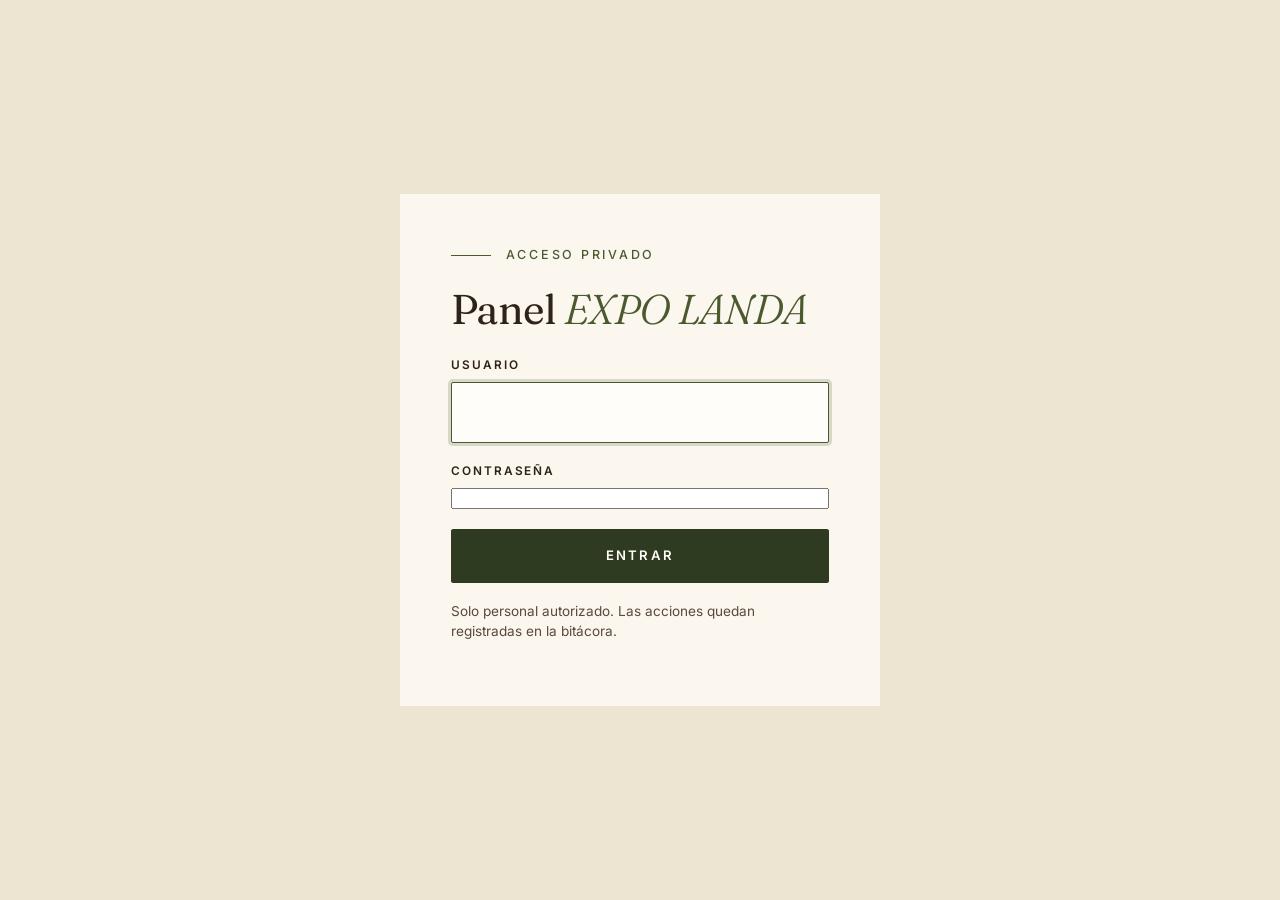
==== frontend/admin.html @ 6e3b060d "feat: implementacion inicial completa de EXPO LANDA" ====
<!DOCTYPE html>
<html lang="es-MX">
<head>
  <meta charset="utf-8">
  <meta name="viewport" content="width=device-width, initial-scale=1">
  <meta name="robots" content="noindex, nofollow">
  <title>Panel · EXPO LANDA</title>
  <meta name="landa-api-base" content="">
  <link rel="icon" href="assets/favicon.svg" type="image/svg+xml">
  <link rel="stylesheet" href="styles.css">
  <link rel="stylesheet" href="admin.css">
  <script src="js-flag.js"></script>
</head>
<body class="admin">
  <!-- Acceso -->
  <main id="login-view" class="login" hidden>
    <div class="login__box">
      <p class="eyebrow">Acceso privado</p>
      <h1>Panel <em>EXPO LANDA</em></h1>
      <form id="login-form" novalidate>
        <div class="field"><label for="l-user">Usuario</label><input type="text" id="l-user" autocomplete="username" maxlength="60" required></div>
        <div class="field"><label for="l-pass">Contraseña</label><input type="password" id="l-pass" autocomplete="current-password" maxlength="256" required></div>
        <div class="form-status" id="login-status" role="alert"></div>
        <button class="btn" type="submit" id="login-btn">Entrar</button>
      </form>
      <p class="hint">Solo personal autorizado. Las acciones quedan registradas en la bitácora.</p>
    </div>
  </main>

  <!-- Panel -->
  <div id="app-view" hidden>
    <header class="admin-bar">
      <div class="abar">
        <span class="brand">EXPO <span>LANDA</span> <small>panel</small></span>
        <div class="abar__right">
          <span id="who" class="who"></span>
          <button type="button" class="btn btn--small btn--ghost" id="btn-pass">Contraseña</button>
          <button type="button" class="btn btn--small btn--ghost" id="btn-logout">Cerrar sesión</button>
        </div>
      </div>
    </header>

    <main class="abar-main">
      <div id="banners"></div>

      <section aria-labelledby="h-resumen">
        <h2 id="h-resumen" class="sr-only">Resumen</h2>
        <div class="stats" id="stats">
          <div class="stat"><span class="stat__n" id="s-total">–</span><span class="stat__l">Registros</span></div>
          <div class="stat stat--accent"><span class="stat__n" id="s-att">–</span><span class="stat__l">Asistentes estimados</span></div>
          <div class="stat"><span class="stat__n" id="s-pending">–</span><span class="stat__l">Pendientes</span></div>
          <div class="stat"><span class="stat__n" id="s-confirmed">–</span><span class="stat__l">Confirmados</span></div>
          <div class="stat"><span class="stat__n" id="s-cancelled">–</span><span class="stat__l">Cancelados</span></div>
        </div>
        <p class="hint" id="s-criterion"></p>
      </section>

      <nav class="tabs" aria-label="Secciones">
        <button type="button" class="tab" id="tab-reg" aria-pressed="true">Registros</button>
        <button type="button" class="tab" id="tab-audit" aria-pressed="false">Bitácora</button>
      </nav>

      <section id="view-reg" aria-labelledby="h-reg">
        <div class="toolbar">
          <h2 id="h-reg">Registros</h2>
          <button type="button" class="btn" id="btn-export">Exportar registros a Excel</button>
        </div>
        <form id="filters" class="filters" novalidate>
          <div class="field"><label for="f-q">Buscar</label><input type="text" id="f-q" placeholder="Nombre, teléfono, correo o folio" maxlength="100" autocomplete="off"></div>
          <div class="field"><label for="f-status">Estado</label>
            <select id="f-status"><option value="">Todos</option><option value="pending">Pendiente</option><option value="confirmed">Confirmado</option><option value="cancelled">Cancelado</option></select></div>
          <div class="field"><label for="f-from">Desde</label><input type="date" id="f-from"></div>
          <div class="field"><label for="f-to">Hasta</label><input type="date" id="f-to"></div>
          <div class="field"><label for="f-min">Asistentes (mín.)</label><input type="number" id="f-min" min="1" max="1000" inputmode="numeric"></div>
          <div class="field"><label for="f-max">Asistentes (máx.)</label><input type="number" id="f-max" min="1" max="1000" inputmode="numeric"></div>
          <div class="field"><label for="f-mkt">Publicidad</label>
            <select id="f-mkt"><option value="">Todas</option><option value="allowed">Autorizada</option><option value="not_allowed">No autorizada</option></select></div>
          <div class="filters__actions"><button class="btn btn--small" type="submit">Aplicar</button><button class="btn btn--small btn--ghost" type="button" id="f-clear">Limpiar</button></div>
        </form>
        <p class="hint" id="result-note" aria-live="polite"></p>
        <div class="table-wrap">
          <table class="table">
            <caption class="sr-only">Registros de asistentes</caption>
            <thead><tr><th scope="col">Folio</th><th scope="col">Fecha</th><th scope="col">Nombre</th><th scope="col">Teléfono</th><th scope="col">Correo</th><th scope="col" class="r">Pers.</th><th scope="col">Estado</th><th scope="col">Publicidad</th><th scope="col"><span class="sr-only">Detalle</span></th></tr></thead>
            <tbody id="tbody"></tbody>
          </table>
        </div>
        <div class="pager"><button class="btn btn--small btn--ghost" id="p-prev" type="button">← Anterior</button><span id="p-info" aria-live="polite"></span><button class="btn btn--small btn--ghost" id="p-next" type="button">Siguiente →</button></div>
        <div class="form-status ok" id="export-status" role="status"></div>
      </section>

      <section id="view-audit" aria-labelledby="h-audit" hidden>
        <div class="toolbar"><h2 id="h-audit">Bitácora de acciones</h2></div>
        <p class="hint">No contiene datos personales de asistentes, solo folios y acciones.</p>
        <div class="table-wrap"><table class="table"><caption class="sr-only">Bitácora</caption>
          <thead><tr><th scope="col">Fecha</th><th scope="col">Usuario</th><th scope="col">Acción</th><th scope="col">Folio</th><th scope="col">Detalle</th></tr></thead>
          <tbody id="audit-body"></tbody></table></div>
        <div class="pager"><button class="btn btn--small btn--ghost" id="a-prev" type="button">← Anterior</button><span id="a-info"></span><button class="btn btn--small btn--ghost" id="a-next" type="button">Siguiente →</button></div>
      </section>
    </main>
  </div>

  <!-- Detalle -->
  <dialog id="detail" aria-labelledby="d-title">
    <div class="dlg">
      <div class="dlg__head"><h2 id="d-title">Registro</h2><button type="button" class="btn btn--small btn--ghost" id="d-close">Cerrar</button></div>
      <dl class="kv" id="d-body"></dl>
      <div id="d-actions" class="d-actions">
        <div class="field"><label for="d-status">Cambiar estado</label>
          <div class="row"><select id="d-status"><option value="pending">Pendiente</option><option value="confirmed">Confirmado</option><option value="cancelled">Cancelado</option></select><button type="button" class="btn btn--small" id="d-save">Guardar estado</button></div></div>
        <button type="button" class="btn btn--small btn--ghost" id="d-revoke">Registrar baja de publicidad</button>
        <details class="danger"><summary>Privacidad: anonimizar o eliminar</summary>
          <p class="hint">Anonimizar borra nombre, teléfono y correo pero conserva la cantidad de asistentes para estadística. Eliminar borra el registro por completo. Ambas acciones son irreversibles; documenta el motivo (p. ej. solicitud ARCO).</p>
          <div class="field"><label for="d-confirm">Escribe el folio para confirmar</label><input type="text" id="d-confirm" autocomplete="off" maxlength="20"></div>
          <div class="field"><label for="d-reason">Motivo (sin datos personales)</label><input type="text" id="d-reason" maxlength="150" placeholder="Ej. Solicitud ARCO recibida el 10/11/2026"></div>
          <div class="row"><button type="button" class="btn btn--small btn--ghost" id="d-anon">Anonimizar</button><button type="button" class="btn btn--small btn--danger" id="d-delete">Eliminar definitivamente</button></div>
        </details>
      </div>
      <div class="form-status" id="d-status-msg" role="alert"></div>
    </div>
  </dialog>

  <!-- Cambiar contraseña -->
  <dialog id="pass-dlg" aria-labelledby="pw-title">
    <form class="dlg" id="pass-form" novalidate>
      <div class="dlg__head"><h2 id="pw-title">Cambiar contraseña</h2><button type="button" class="btn btn--small btn--ghost" id="pw-close">Cerrar</button></div>
      <div class="field"><label for="pw-cur">Contraseña actual</label><input type="password" id="pw-cur" autocomplete="current-password" required></div>
      <div class="field"><label for="pw-new">Contraseña nueva</label><input type="password" id="pw-new" autocomplete="new-password" required><span class="hint">Mínimo 12 caracteres, con letras y números o símbolos.</span></div>
      <div class="form-status" id="pw-status" role="alert"></div>
      <button type="submit" class="btn btn--small">Guardar</button>
    </form>
  </dialog>

  <script src="admin.js" defer></script>
</body>
</html>
---- frontend/styles.css ----
/* EXPO LANDA — estilos públicos. Sin dependencias externas: fuentes autoalojadas (SIL OFL). */
@font-face { font-family: "Fraunces"; src: url("assets/fonts/fraunces.woff2") format("woff2"); font-weight: 100 900; font-style: normal; font-display: swap; }
@font-face { font-family: "Fraunces"; src: url("assets/fonts/fraunces-italic.woff2") format("woff2"); font-weight: 100 900; font-style: italic; font-display: swap; }
@font-face { font-family: "Inter"; src: url("assets/fonts/inter.woff2") format("woff2"); font-weight: 100 900; font-style: normal; font-display: swap; }

:root {
  --ivory: #fbf7ef;
  --white: #fffdf9;
  --sand: #eee4d2;
  --beige: #dccbb0;
  --brown: #2f2219;
  --brown-soft: #5b4a3b;
  --olive: #4b5a2e;
  --olive-deep: #2f3b20;
  --line: rgba(47, 34, 25, 0.2);
  --error: #9b2c1f;
  --serif: "Fraunces", "Iowan Old Style", "Palatino Linotype", Georgia, serif;
  --sans: "Inter", system-ui, -apple-system, "Segoe UI", Roboto, sans-serif;
  --gutter: clamp(1.25rem, 5vw, 4.5rem);
  --maxw: 1320px;
}

*, *::before, *::after { box-sizing: border-box; }
html { scroll-behavior: smooth; -webkit-text-size-adjust: 100%; }
body { margin: 0; background: var(--ivory); color: var(--brown); font-family: var(--sans); font-size: 1.0625rem; line-height: 1.65; -webkit-font-smoothing: antialiased; text-rendering: optimizeLegibility; }
img { display: block; max-width: 100%; }
a { color: inherit; text-underline-offset: 0.2em; text-decoration-thickness: 1px; }
[hidden] { display: none !important; }
h1, h2, h3 { font-family: var(--serif); font-weight: 380; line-height: 1.02; letter-spacing: -0.02em; margin: 0; }
h2 { font-size: clamp(2.3rem, 5vw, 4.2rem); }
h2 em, h1 em { font-style: italic; font-weight: 320; color: var(--olive); }
p { margin: 0 0 1em; }
:focus-visible { outline: 2px solid var(--olive); outline-offset: 3px; border-radius: 2px; }
.skip { position: absolute; left: -999px; top: 0; background: var(--brown); color: var(--white); padding: 0.75rem 1rem; z-index: 100; }
.skip:focus { left: 0; }
.wrap { width: 100%; max-width: var(--maxw); margin: 0 auto; padding-inline: var(--gutter); }
.eyebrow { font-size: 0.78rem; letter-spacing: 0.22em; text-transform: uppercase; font-weight: 500; color: var(--olive); display: flex; align-items: center; gap: 0.9rem; margin-bottom: 1.4rem; }
.eyebrow::before { content: ""; width: 2.5rem; height: 1px; background: currentColor; }
.num { font-family: var(--serif); font-style: italic; color: var(--olive); font-size: 0.95rem; letter-spacing: 0.04em; }

/* ---------- Botones ---------- */
.btn { display: inline-flex; align-items: center; justify-content: center; gap: 0.7rem; font: 600 0.82rem/1 var(--sans); letter-spacing: 0.16em; text-transform: uppercase; text-decoration: none; padding: 1.15rem 2rem; min-height: 3.4rem; border: 1px solid var(--olive-deep); background: var(--olive-deep); color: var(--white); cursor: pointer; border-radius: 2px; transition: background 0.3s, color 0.3s, transform 0.3s; }
.btn:hover { background: var(--brown); border-color: var(--brown); }
.btn:active { transform: translateY(1px); }
.btn--ghost { background: transparent; color: var(--brown); border-color: var(--brown); }
.btn--ghost:hover { background: var(--brown); color: var(--white); }
.btn--small { padding: 0.8rem 1.2rem; min-height: 2.7rem; font-size: 0.72rem; }
.btn[disabled] { opacity: 0.6; cursor: progress; }
.btn .arrow { transition: transform 0.3s; }
.btn:hover .arrow { transform: translateX(4px); }

/* ---------- Aviso de datos sin confirmar ---------- */
.notice-bar { background: var(--brown); color: var(--sand); font-size: 0.82rem; text-align: center; padding: 0.55rem var(--gutter); line-height: 1.4; }

/* ---------- Cabecera ---------- */
.site-header { position: sticky; top: 0; z-index: 50; background: rgba(251, 247, 239, 0.92); backdrop-filter: blur(10px); -webkit-backdrop-filter: blur(10px); border-bottom: 1px solid var(--line); }
.site-header .wrap { display: flex; align-items: center; justify-content: space-between; min-height: 4.4rem; gap: 1rem; }
.brand { font-family: var(--serif); font-size: 1.35rem; letter-spacing: 0.14em; text-decoration: none; font-weight: 500; }
.brand span { color: var(--olive); }
.nav { display: flex; align-items: center; gap: clamp(1rem, 3vw, 2.4rem); }
.nav a:not(.btn) { font-size: 0.78rem; letter-spacing: 0.16em; text-transform: uppercase; text-decoration: none; padding: 0.5rem 0; background: linear-gradient(currentColor, currentColor) 0 100% / 0 1px no-repeat; transition: background-size 0.3s; }
.nav a:not(.btn):hover { background-size: 100% 1px; }
@media (max-width: 760px) { .nav a:not(.btn) { display: none; } }

/* ---------- Hero ---------- */
.hero { display: grid; grid-template-columns: minmax(0, 1.08fr) minmax(0, 0.92fr); min-height: calc(100svh - 4.4rem); border-bottom: 1px solid var(--line); }
.hero__text { padding: clamp(2.5rem, 7vw, 6rem) var(--gutter) clamp(2rem, 5vw, 4rem); display: flex; flex-direction: column; justify-content: space-between; gap: 2.5rem; max-width: 52rem; margin-left: auto; width: 100%; }
.hero h1 { font-size: clamp(3.5rem, 8.4vw, 8rem); line-height: 0.94; letter-spacing: -0.035em; margin-bottom: 1.8rem; }
.hero__lead { font-size: clamp(1.1rem, 1.6vw, 1.3rem); max-width: 30rem; color: var(--brown-soft); margin-bottom: 2.2rem; }
.hero__cta { display: flex; flex-wrap: wrap; align-items: center; gap: 1.4rem; }
.hero__free { font-size: 0.78rem; letter-spacing: 0.2em; text-transform: uppercase; font-weight: 600; color: var(--olive); }
.facts { display: grid; grid-template-columns: repeat(3, auto); gap: 0 clamp(1rem, 3vw, 2.5rem); border-top: 1px solid var(--line); padding-top: 1.4rem; font-size: 0.8rem; letter-spacing: 0.12em; text-transform: uppercase; line-height: 1.55; justify-content: start; }
.facts strong { display: block; font-family: var(--serif); font-weight: 400; font-size: 1.5rem; letter-spacing: 0; text-transform: none; line-height: 1.1; margin-bottom: 0.2rem; }
.hero__media { position: relative; overflow: hidden; background: var(--sand); }
.hero__media img { width: 100%; height: 100%; object-fit: cover; object-position: 28% 50%; }
.hero__tag { position: absolute; left: 0; bottom: 0; background: var(--ivory); padding: 1.2rem 1.6rem 1rem 1.6rem; font-size: 0.72rem; letter-spacing: 0.18em; text-transform: uppercase; }
.hero__tag em { font-family: var(--serif); font-size: 1.1rem; letter-spacing: 0; text-transform: none; color: var(--olive); display: block; margin-top: 0.15rem; }
@media (max-width: 900px) {
  .hero { grid-template-columns: 1fr; min-height: 0; }
  .hero__text { max-width: none; gap: 2rem; }
  .hero__media { aspect-ratio: 4 / 4.2; }
  .facts { grid-template-columns: 1fr 1fr; gap: 1.2rem; }
  .facts div:last-child { grid-column: 1 / -1; }
}

/* ---------- Sección 2: descubre ---------- */
.discover { padding: clamp(4rem, 10vw, 9rem) 0 0; }
.discover__grid { display: grid; grid-template-columns: 5fr 7fr; gap: clamp(2rem, 6vw, 6rem); align-items: end; }
.discover h2 { margin-bottom: 1.6rem; }
.discover p { max-width: 28rem; color: var(--brown-soft); }
.wide-photo { margin-top: clamp(2.5rem, 6vw, 5rem); position: relative; }
.wide-photo img { width: 100%; aspect-ratio: 21 / 8; object-fit: cover; object-position: 78% 62%; }
.wide-photo figcaption, .fig figcaption { font-size: 0.72rem; letter-spacing: 0.18em; text-transform: uppercase; color: var(--brown-soft); padding: 0.8rem var(--gutter) 0; }
.discover__stat { display: flex; align-items: baseline; gap: 1rem; border-top: 1px solid var(--line); padding-top: 1.2rem; margin-top: 2rem; max-width: 28rem; }
.discover__stat b { font-family: var(--serif); font-weight: 300; font-size: 4.5rem; line-height: 0.9; color: var(--olive); }
.discover__stat span { font-size: 0.82rem; letter-spacing: 0.14em; text-transform: uppercase; line-height: 1.5; }
@media (max-width: 800px) { .discover__grid { grid-template-columns: 1fr; } .wide-photo img { aspect-ratio: 4 / 3; object-position: 85% 60%; } }

/* ---------- Sección 3: más que una visita ---------- */
.more { padding: clamp(5rem, 11vw, 10rem) 0; }
.more__head { display: grid; grid-template-columns: 1fr 1fr; gap: 3rem; margin-bottom: clamp(3rem, 7vw, 6rem); align-items: end; }
.more__head p { color: var(--brown-soft); max-width: 26rem; justify-self: end; }
.more__grid { display: grid; grid-template-columns: repeat(12, 1fr); gap: clamp(1.5rem, 3vw, 3rem); align-items: start; }
.more__item h3 { font-size: clamp(1.7rem, 2.6vw, 2.4rem); margin: 0.6rem 0 0.8rem; }
.more__item p { color: var(--brown-soft); max-width: 24rem; margin: 0; }
.fig { margin: 0; }
.fig img { width: 100%; object-fit: cover; }
.more__a { grid-column: 1 / span 5; }
.more__a img { aspect-ratio: 4 / 5; object-position: 50% 50%; }
.more__b { grid-column: 7 / span 5; margin-top: clamp(4rem, 12vw, 11rem); }
.more__b img { aspect-ratio: 1 / 1; object-position: 62% 78%; }
.more__c { grid-column: 3 / span 5; margin-top: clamp(-4rem, -5vw, -1rem); padding-top: 2.4rem; border-top: 1px solid var(--line); }
.more__c .big { font-family: var(--serif); font-size: clamp(5rem, 11vw, 9rem); line-height: 0.8; font-weight: 250; color: var(--beige); display: block; }
.more__fig-cap { font-size: 0.72rem; letter-spacing: 0.18em; text-transform: uppercase; color: var(--brown-soft); padding-top: 0.7rem; display: block; }
@media (max-width: 800px) {
  .more__head { grid-template-columns: 1fr; gap: 1.5rem; } .more__head p { justify-self: start; }
  .more__a, .more__b, .more__c { grid-column: 1 / -1; margin-top: 0; }
  .more__b { margin-top: 1.5rem; } .more__b img { aspect-ratio: 4 / 4.4; }
  .more__c { margin-top: 1.5rem; }
}

/* ---------- Sección 4: información ---------- */
.info { background: var(--sand); padding: clamp(4rem, 9vw, 8rem) 0; }
.info__head { display: flex; justify-content: space-between; align-items: end; gap: 2rem; flex-wrap: wrap; margin-bottom: clamp(2.5rem, 5vw, 4rem); }
.info__list { display: grid; grid-template-columns: repeat(4, 1fr); border-top: 1px solid var(--brown); margin: 0; }
.info__list > div { padding: 1.6rem 1.5rem 0.5rem 0; border-right: 1px solid var(--line); padding-left: 1.5rem; }
.info__list > div:first-child { padding-left: 0; }
.info__list > div:last-child { border-right: 0; }
.info dt { font-size: 0.74rem; letter-spacing: 0.2em; text-transform: uppercase; color: var(--olive); font-weight: 600; margin-bottom: 0.8rem; }
.info dd { margin: 0; font-family: var(--serif); font-size: clamp(1.35rem, 2vw, 1.8rem); line-height: 1.2; font-weight: 380; }
.info dd small { display: block; font-family: var(--sans); font-size: 0.92rem; margin-top: 0.6rem; color: var(--brown-soft); line-height: 1.5; }
@media (max-width: 900px) {
  .info__list { grid-template-columns: 1fr 1fr; }
  .info__list > div { border-right: 0; padding-left: 0; padding-bottom: 1.6rem; border-bottom: 1px solid var(--line); }
}
@media (max-width: 520px) { .info__list { grid-template-columns: 1fr; } }

/* ---------- Sección 5: registro ---------- */
.register { background: var(--olive-deep); color: var(--ivory); padding: clamp(4rem, 9vw, 8rem) 0; position: relative; }
.register .eyebrow { color: #c9d3a6; }
.register h2 em { color: #c9d3a6; }
.register__grid { display: grid; grid-template-columns: 5fr 7fr; gap: clamp(2rem, 6vw, 6rem); align-items: start; }
.register__intro p { color: #e3e6d2; max-width: 26rem; }
.register__intro h2 { margin-bottom: 1.6rem; }
.privacy-sum { margin-top: 2.4rem; padding-top: 1.4rem; border-top: 1px solid rgba(255, 253, 249, 0.3); font-size: 0.92rem; color: #d3d8bd; max-width: 26rem; }
.privacy-sum strong { color: var(--white); font-weight: 600; display: block; margin-bottom: 0.4rem; letter-spacing: 0.06em; }
.privacy-sum a { color: var(--white); }
.panel { background: var(--ivory); color: var(--brown); padding: clamp(1.5rem, 4vw, 3.2rem); border-radius: 2px; }
.form-grid { display: grid; grid-template-columns: 1fr 1fr; gap: 1.5rem 1.6rem; }
.field { display: flex; flex-direction: column; gap: 0.45rem; min-width: 0; }
.field--full { grid-column: 1 / -1; }
.field label, .field .label { font-size: 0.74rem; letter-spacing: 0.16em; text-transform: uppercase; font-weight: 600; color: var(--brown); }
.field .opt { font-weight: 400; color: var(--brown-soft); text-transform: none; letter-spacing: 0.02em; font-size: 0.85rem; }
.field input[type="text"], .field input[type="tel"], .field input[type="email"], .field select {
  font: inherit; font-size: 1.05rem; color: var(--brown); background: var(--white); border: 1px solid #b9a98f; border-radius: 2px; padding: 0.95rem 1rem; min-height: 3.4rem; width: 100%; transition: border-color 0.2s, box-shadow 0.2s; appearance: none; -webkit-appearance: none;
}
.field select { background-image: linear-gradient(45deg, transparent 50%, var(--brown) 50%), linear-gradient(135deg, var(--brown) 50%, transparent 50%); background-position: calc(100% - 1.3rem) 1.5rem, calc(100% - 1rem) 1.5rem; background-size: 0.35rem 0.35rem; background-repeat: no-repeat; padding-right: 2.4rem; }
.field input::placeholder { color: #8d7e6c; }
.field input:focus, .field select:focus { border-color: var(--olive); box-shadow: 0 0 0 3px rgba(75, 90, 46, 0.2); outline: none; }
.field.invalid input, .field.invalid select { border-color: var(--error); }
.hint { font-size: 0.85rem; color: var(--brown-soft); line-height: 1.45; }
.error-msg { font-size: 0.88rem; color: var(--error); font-weight: 500; min-height: 0; }
.error-msg:empty { display: none; }
.stepper { display: flex; align-items: stretch; width: max-content; max-width: 100%; border: 1px solid #b9a98f; background: var(--white); border-radius: 2px; }
.stepper button { width: 3.4rem; border: 0; background: transparent; font-size: 1.5rem; color: var(--brown); cursor: pointer; line-height: 1; }
.stepper button:hover { background: var(--sand); }
.stepper input { width: 4rem; text-align: center; border: 0; border-inline: 1px solid #b9a98f; font: 500 1.25rem var(--serif); background: transparent; color: var(--brown); -moz-appearance: textfield; padding: 0; min-height: 3.4rem; }
.stepper input::-webkit-outer-spin-button, .stepper input::-webkit-inner-spin-button { -webkit-appearance: none; margin: 0; }
.stepper:focus-within { border-color: var(--olive); box-shadow: 0 0 0 3px rgba(75, 90, 46, 0.2); }
.check { display: grid; grid-template-columns: 1.5rem 1fr; gap: 0.9rem; align-items: start; font-size: 0.93rem; line-height: 1.55; cursor: pointer; }
.check input { appearance: none; -webkit-appearance: none; width: 1.4rem; height: 1.4rem; border: 1.5px solid var(--brown); background: var(--white); border-radius: 2px; margin: 0.15rem 0 0; display: grid; place-content: center; cursor: pointer; }
.check input::after { content: ""; width: 0.7rem; height: 0.35rem; border-left: 2px solid var(--white); border-bottom: 2px solid var(--white); transform: rotate(-45deg) scale(0); margin-top: -0.12rem; transition: transform 0.15s; }
.check input:checked { background: var(--olive-deep); border-color: var(--olive-deep); }
.check input:checked::after { transform: rotate(-45deg) scale(1); }
.consents { display: grid; gap: 1.1rem; padding-top: 0.6rem; border-top: 1px solid var(--line); }
.check.invalid input { border-color: var(--error); box-shadow: 0 0 0 2px rgba(155, 44, 31, 0.25); }
.honey { position: absolute !important; left: -9999px; width: 1px; height: 1px; overflow: hidden; }
.form-status { padding: 1rem 1.1rem; border-left: 3px solid var(--error); background: #f6e6e1; font-size: 0.95rem; }
.form-status:empty { display: none; }
.form-actions { display: flex; flex-direction: column; gap: 0.9rem; align-items: stretch; }
.form-actions .btn { width: 100%; padding-block: 1.3rem; }
.form-note { font-size: 0.85rem; color: var(--brown-soft); margin: 0; }
.captcha-box { min-height: 0; }

/* ---------- Confirmación ---------- */
.confirm h2 { font-size: clamp(2rem, 4vw, 3.2rem); margin-bottom: 1.2rem; }
.confirm__folio { display: flex; flex-wrap: wrap; align-items: center; gap: 1rem 1.4rem; border-block: 1px solid var(--brown); padding: 1.3rem 0; margin: 1.6rem 0; }
.confirm__folio small { display: block; font-size: 0.72rem; letter-spacing: 0.2em; text-transform: uppercase; color: var(--olive); font-weight: 600; }
.confirm__folio output { font-family: var(--serif); font-size: clamp(1.8rem, 4vw, 2.6rem); letter-spacing: 0.04em; font-weight: 400; }
.confirm__dl { display: grid; grid-template-columns: 1fr 1fr; gap: 1.3rem 2rem; margin: 0 0 1.6rem; }
.confirm__dl dt { font-size: 0.72rem; letter-spacing: 0.18em; text-transform: uppercase; color: var(--olive); font-weight: 600; }
.confirm__dl dd { margin: 0.2rem 0 0; overflow-wrap: anywhere; }
.confirm__actions { display: grid; grid-template-columns: repeat(3, 1fr); gap: 0.8rem; margin-bottom: 1.4rem; }
.confirm__actions .btn { padding-inline: 0.8rem; }
.confirm__caveat { font-size: 0.88rem; color: var(--brown-soft); }
@media (max-width: 900px) { .register__grid { grid-template-columns: 1fr; } }
@media (max-width: 640px) { .form-grid, .confirm__dl { grid-template-columns: 1fr; } .confirm__actions { grid-template-columns: 1fr; } }

/* ---------- FAQ ---------- */
.faq { padding: clamp(4rem, 9vw, 8rem) 0; }
.faq__grid { display: grid; grid-template-columns: 4fr 7fr; gap: clamp(2rem, 6vw, 6rem); }
.faq details { border-top: 1px solid var(--line); }
.faq details:last-child { border-bottom: 1px solid var(--line); }
.faq summary { cursor: pointer; list-style: none; display: flex; justify-content: space-between; align-items: center; gap: 1.5rem; padding: 1.4rem 0; font-family: var(--serif); font-size: clamp(1.2rem, 2vw, 1.55rem); line-height: 1.25; }
.faq summary::-webkit-details-marker { display: none; }
.faq summary::after { content: "+"; font-family: var(--sans); font-weight: 300; font-size: 1.8rem; color: var(--olive); transition: transform 0.3s; flex: none; }
.faq details[open] summary::after { transform: rotate(45deg); }
.faq .ans { padding: 0 3rem 1.6rem 0; color: var(--brown-soft); max-width: 40rem; }
.faq .ans p:last-child { margin-bottom: 0; }
.faq .ans ul { margin: 0.4rem 0 0; padding-left: 1.2rem; }
@media (max-width: 800px) { .faq__grid { grid-template-columns: 1fr; gap: 2rem; } .faq .ans { padding-right: 0; } }

/* ---------- Pie ---------- */
.footer { background: var(--brown); color: var(--sand); padding: clamp(3.5rem, 7vw, 6rem) 0 2rem; }
.footer__top { display: grid; grid-template-columns: 5fr 3fr 4fr; gap: 3rem; padding-bottom: 3rem; border-bottom: 1px solid rgba(238, 228, 210, 0.25); }
.footer h2 { font-size: clamp(2.2rem, 4.5vw, 3.8rem); color: var(--white); }
.footer h2 em { color: var(--beige); }
.footer h3 { font-family: var(--sans); font-size: 0.74rem; letter-spacing: 0.2em; text-transform: uppercase; color: var(--beige); font-weight: 600; margin-bottom: 1rem; }
.footer a { color: var(--white); }
.footer ul { list-style: none; margin: 0; padding: 0; display: grid; gap: 0.55rem; }
.footer p { margin-bottom: 0.5rem; }
.footer__bottom { display: flex; justify-content: space-between; flex-wrap: wrap; gap: 1rem; padding-top: 1.6rem; font-size: 0.82rem; color: var(--beige); }
@media (max-width: 800px) { .footer__top { grid-template-columns: 1fr; gap: 2rem; } }

/* ---------- Animación suave (se desactiva con movimiento reducido) ---------- */
.js .reveal { opacity: 0; transform: translateY(24px); transition: opacity 0.9s cubic-bezier(0.2, 0.7, 0.2, 1), transform 0.9s cubic-bezier(0.2, 0.7, 0.2, 1); }
.js .reveal.in { opacity: 1; transform: none; }
.js .reveal[data-d="1"] { transition-delay: 0.12s; }
.js .reveal[data-d="2"] { transition-delay: 0.24s; }
.hero__media img { animation: settle 1.8s cubic-bezier(0.2, 0.7, 0.2, 1) both; }
@keyframes settle { from { transform: scale(1.06); } to { transform: scale(1); } }
@media (prefers-reduced-motion: reduce) {
  html { scroll-behavior: auto; }
  *, *::before, *::after { animation: none !important; transition: none !important; }
  .js .reveal { opacity: 1; transform: none; }
}

/* ---------- Documentos legales ---------- */
.doc { padding: clamp(3rem, 7vw, 6rem) 0; }
.doc .wrap { max-width: 860px; }
.doc h1 { font-size: clamp(2.6rem, 6vw, 4.6rem); margin-bottom: 1rem; }
.doc h2 { font-size: clamp(1.5rem, 2.6vw, 2rem); margin: 2.6rem 0 0.8rem; padding-top: 1.6rem; border-top: 1px solid var(--line); }
.doc h2 .num { margin-right: 0.6rem; }
.doc ul { padding-left: 1.2rem; }
.doc li { margin-bottom: 0.35rem; }
.doc .meta { color: var(--brown-soft); font-size: 0.92rem; }
.doc .draft { border-left: 3px solid var(--olive); background: var(--sand); padding: 1rem 1.2rem; font-size: 0.95rem; margin: 1.5rem 0; }
.doc .pending { background: #f3e3a8; padding: 0 0.3em; border-radius: 2px; font-weight: 500; }
.doc .field { max-width: 30rem; margin-bottom: 1.2rem; }
.doc form { margin-top: 1rem; }

/* Anclas: compensar cabecera fija */
section[id], main[id] { scroll-margin-top: 4.4rem; }
---- frontend/admin.css ----
/* Panel administrativo: mismo lenguaje editorial, más sobrio y funcional. */
.sr-only { position: absolute; width: 1px; height: 1px; overflow: hidden; clip: rect(0 0 0 0); white-space: nowrap; }
body.admin { background: var(--ivory); }
.btn--danger { background: var(--error); border-color: var(--error); color: var(--white); }
.btn--danger:hover { background: #6e1f15; border-color: #6e1f15; }
.form-status.ok { border-left-color: var(--olive); background: #e9edd8; }

.login { min-height: 100svh; display: grid; place-items: center; padding: 2rem var(--gutter); background: var(--sand); }
.login__box { background: var(--ivory); padding: clamp(1.8rem, 5vw, 3.2rem); width: 100%; max-width: 30rem; }
.login__box h1 { font-size: 2.6rem; margin-bottom: 1.6rem; }
.login__box form { display: grid; gap: 1.2rem; margin-bottom: 1.2rem; }

.admin-bar { border-bottom: 1px solid var(--line); background: var(--white); position: sticky; top: 0; z-index: 20; }
.abar { max-width: 1500px; margin: 0 auto; padding: 0.8rem var(--gutter); display: flex; justify-content: space-between; align-items: center; gap: 1rem; flex-wrap: wrap; }
.brand small { font-family: var(--sans); font-size: 0.7rem; letter-spacing: 0.2em; text-transform: uppercase; color: var(--brown-soft); margin-left: 0.5rem; }
.abar__right { display: flex; align-items: center; gap: 0.7rem; flex-wrap: wrap; }
.who { font-size: 0.85rem; color: var(--brown-soft); }
.abar-main { max-width: 1500px; margin: 0 auto; padding: 2rem var(--gutter) 5rem; }

.banner { padding: 0.8rem 1.1rem; border-left: 3px solid #b68a1e; background: #f6ecc8; font-size: 0.92rem; margin-bottom: 0.8rem; }

.stats { display: grid; grid-template-columns: repeat(5, 1fr); border-top: 1px solid var(--brown); border-bottom: 1px solid var(--line); }
.stat { padding: 1.4rem 1rem 1.2rem 0; display: flex; flex-direction: column; gap: 0.3rem; }
.stat + .stat { padding-left: 1.2rem; border-left: 1px solid var(--line); }
.stat__n { font-family: var(--serif); font-size: clamp(2.2rem, 4vw, 3.6rem); line-height: 1; font-weight: 350; }
.stat--accent .stat__n { color: var(--olive); }
.stat__l { font-size: 0.72rem; letter-spacing: 0.16em; text-transform: uppercase; color: var(--brown-soft); }
#s-criterion { margin-top: 0.8rem; max-width: 60rem; }
@media (max-width: 800px) { .stats { grid-template-columns: 1fr 1fr; } .stat:nth-child(odd) { padding-left: 0; border-left: 0; } .stat { border-bottom: 1px solid var(--line); } }

.tabs { display: flex; gap: 0.4rem; margin: 2.4rem 0 1.2rem; border-bottom: 1px solid var(--line); }
.tab { font: 600 0.78rem var(--sans); letter-spacing: 0.14em; text-transform: uppercase; background: none; border: 0; padding: 0.9rem 1.2rem; cursor: pointer; color: var(--brown-soft); border-bottom: 2px solid transparent; margin-bottom: -1px; }
.tab[aria-pressed="true"] { color: var(--brown); border-bottom-color: var(--olive); }
.toolbar { display: flex; justify-content: space-between; align-items: center; gap: 1rem; flex-wrap: wrap; margin-bottom: 1rem; }
.toolbar h2 { font-size: 2rem; }

.filters { display: grid; grid-template-columns: 2fr 1fr 1fr 1fr 1fr 1fr 1fr; gap: 1rem; align-items: end; margin-bottom: 0.6rem; }
.filters .field input, .filters .field select { font: inherit; font-size: 0.95rem; padding: 0.7rem 0.8rem; min-height: 2.9rem; background: var(--white); border: 1px solid #b9a98f; border-radius: 2px; width: 100%; color: var(--brown); }
.filters__actions { grid-column: 1 / -1; display: flex; gap: 0.6rem; }
@media (max-width: 1100px) { .filters { grid-template-columns: 1fr 1fr 1fr; } .filters .field:first-child { grid-column: 1 / -1; } }
@media (max-width: 600px) { .filters { grid-template-columns: 1fr 1fr; } }

.table-wrap { overflow-x: auto; border-top: 1px solid var(--brown); }
.table { width: 100%; border-collapse: collapse; font-size: 0.92rem; min-width: 860px; }
.table th { text-align: left; font-size: 0.7rem; letter-spacing: 0.16em; text-transform: uppercase; color: var(--olive); padding: 0.9rem 0.8rem; border-bottom: 1px solid var(--line); white-space: nowrap; }
.table td { padding: 0.8rem; border-bottom: 1px solid var(--line); vertical-align: top; overflow-wrap: anywhere; }
.table .r { text-align: right; }
.table tbody tr:hover { background: rgba(238, 228, 210, 0.45); }
.mono { font-family: ui-monospace, "SFMono-Regular", Consolas, monospace; font-size: 0.85rem; white-space: nowrap; }
.pill { display: inline-block; padding: 0.15rem 0.6rem; font-size: 0.74rem; letter-spacing: 0.08em; text-transform: uppercase; border: 1px solid currentColor; border-radius: 99px; white-space: nowrap; }
.pill--pending { color: #8a6a10; } .pill--confirmed { color: var(--olive); } .pill--cancelled { color: var(--error); }
.pager { display: flex; justify-content: space-between; align-items: center; margin: 1.2rem 0; gap: 1rem; font-size: 0.9rem; color: var(--brown-soft); }
.pager .btn[disabled] { opacity: 0.4; cursor: not-allowed; }

dialog { border: 0; padding: 0; background: var(--ivory); color: var(--brown); width: min(640px, calc(100vw - 2rem)); max-height: calc(100vh - 2rem); border-radius: 2px; }
dialog::backdrop { background: rgba(47, 34, 25, 0.55); }
.dlg { padding: clamp(1.2rem, 4vw, 2.2rem); display: grid; gap: 1.2rem; }
.dlg__head { display: flex; justify-content: space-between; align-items: center; gap: 1rem; }
.dlg__head h2 { font-size: 1.9rem; }
.kv { display: grid; grid-template-columns: 11rem 1fr; gap: 0.6rem 1rem; margin: 0; font-size: 0.93rem; }
.kv dt { color: var(--olive); font-size: 0.72rem; letter-spacing: 0.14em; text-transform: uppercase; font-weight: 600; padding-top: 0.2rem; }
.kv dd { margin: 0; overflow-wrap: anywhere; }
.d-actions { display: grid; gap: 1rem; border-top: 1px solid var(--line); padding-top: 1.2rem; }
.row { display: flex; gap: 0.6rem; flex-wrap: wrap; align-items: center; }
.d-actions select, .d-actions input, .dlg .field input { font: inherit; padding: 0.7rem 0.8rem; min-height: 2.9rem; background: var(--white); border: 1px solid #b9a98f; border-radius: 2px; color: var(--brown); width: 100%; }
.d-actions .row select { width: auto; flex: 1; }
.danger summary { cursor: pointer; font-weight: 600; font-size: 0.9rem; padding: 0.4rem 0; color: var(--error); }
.danger[open] { display: grid; gap: 0.8rem; }
@media (max-width: 560px) { .kv { grid-template-columns: 1fr; gap: 0.1rem; } .kv dt { margin-top: 0.7rem; } }
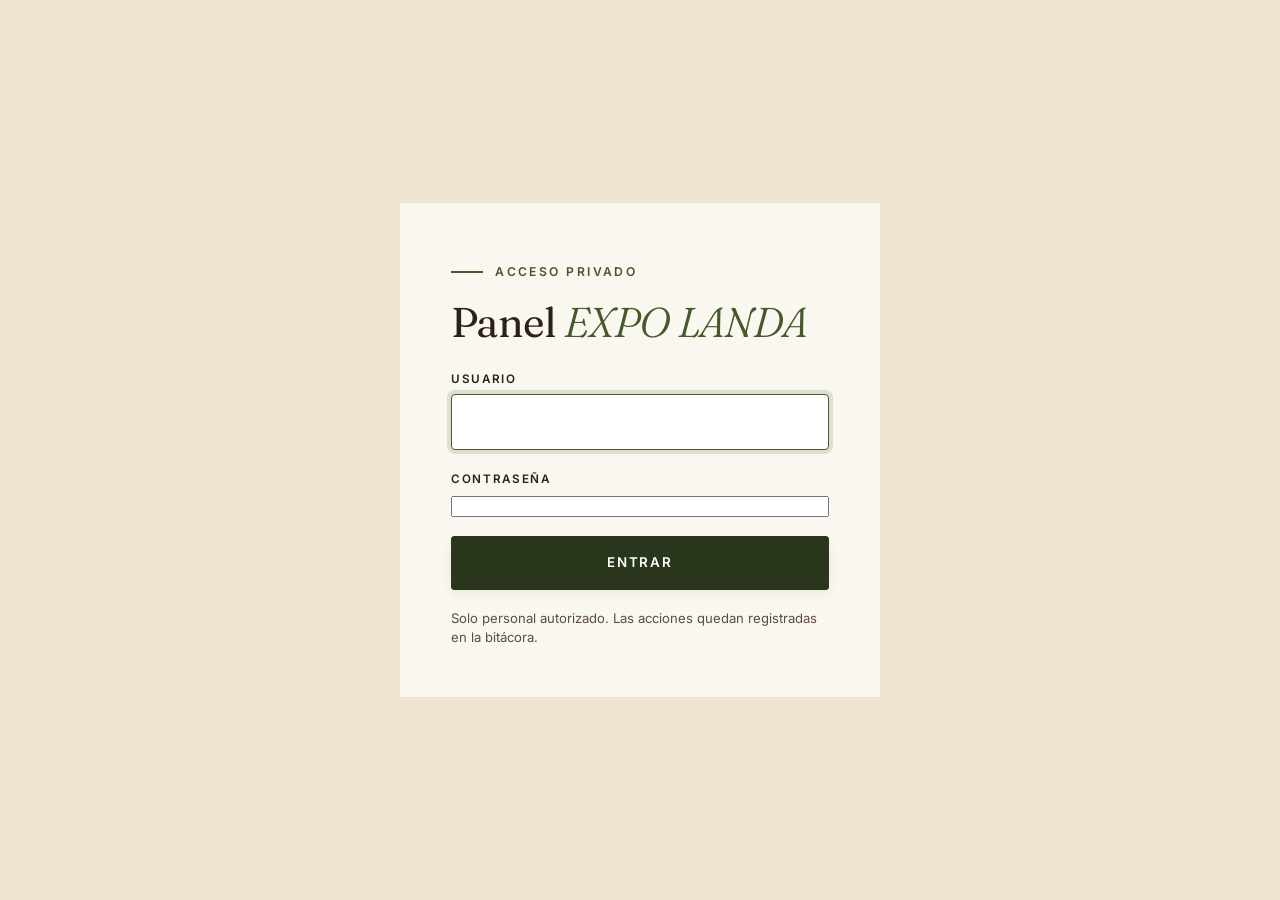
==== commit 494be584: "feat: complete SEO, mobile-first above-the-fold hero, real Landa gallery, and SharePoint sync" ====
--- a/frontend/admin.html
+++ b/frontend/admin.html
@@ -63,7 +63,11 @@
       <section id="view-reg" aria-labelledby="h-reg">
         <div class="toolbar">
           <h2 id="h-reg">Registros</h2>
-          <button type="button" class="btn" id="btn-export">Exportar registros a Excel</button>
+          <div class="toolbar__actions">
+            <a class="btn btn--ghost btn--small" id="btn-sharepoint-folder" href="https://eduuaa-my.sharepoint.com/:f:/g/personal/al280268_edu_uaa_mx/IgABkutONQVvSZDJs2Uon_mAAZxqhwvRrnXXFKtXIDnhoCo?e=p6qRYl" target="_blank" rel="noopener noreferrer">Carpeta SharePoint (REGISTRO LANDA) ↗</a>
+            <button type="button" class="btn btn--ghost btn--small" id="btn-sharepoint-sync">Sincronizar a SharePoint</button>
+            <button type="button" class="btn btn--small" id="btn-export">Exportar a Excel</button>
+          </div>
         </div>
         <form id="filters" class="filters" novalidate>
           <div class="field"><label for="f-q">Buscar</label><input type="text" id="f-q" placeholder="Nombre, teléfono, correo o folio" maxlength="100" autocomplete="off"></div>
--- a/frontend/styles.css
+++ b/frontend/styles.css
@@ -1,253 +1,849 @@
-/* EXPO LANDA — estilos públicos. Sin dependencias externas: fuentes autoalojadas (SIL OFL). */
+/* ==========================================================================
+   EXPO LANDA — Sistema Visual Editorial Premium
+   Tipografías autoalojadas: Fraunces (serif editorial) e Inter (sans-serif)
+   ========================================================================== */
 @font-face { font-family: "Fraunces"; src: url("assets/fonts/fraunces.woff2") format("woff2"); font-weight: 100 900; font-style: normal; font-display: swap; }
 @font-face { font-family: "Fraunces"; src: url("assets/fonts/fraunces-italic.woff2") format("woff2"); font-weight: 100 900; font-style: italic; font-display: swap; }
 @font-face { font-family: "Inter"; src: url("assets/fonts/inter.woff2") format("woff2"); font-weight: 100 900; font-style: normal; font-display: swap; }
 
 :root {
-  --ivory: #fbf7ef;
-  --white: #fffdf9;
-  --sand: #eee4d2;
-  --beige: #dccbb0;
-  --brown: #2f2219;
-  --brown-soft: #5b4a3b;
-  --olive: #4b5a2e;
-  --olive-deep: #2f3b20;
-  --line: rgba(47, 34, 25, 0.2);
+  --ivory: #faf7f0;
+  --white: #ffffff;
+  --sand: #ede4d1;
+  --sand-light: #f5efe3;
+  --beige: #d8c5a4;
+  --brown: #2c2017;
+  --brown-soft: #5e4d3f;
+  --olive: #47582b;
+  --olive-deep: #2a361c;
+  --olive-light: #7b8e56;
+  --gold: #b38b42;
+  --line: rgba(44, 32, 23, 0.14);
+  --line-strong: rgba(44, 32, 23, 0.28);
   --error: #9b2c1f;
   --serif: "Fraunces", "Iowan Old Style", "Palatino Linotype", Georgia, serif;
   --sans: "Inter", system-ui, -apple-system, "Segoe UI", Roboto, sans-serif;
-  --gutter: clamp(1.25rem, 5vw, 4.5rem);
-  --maxw: 1320px;
+  --gutter: clamp(1.25rem, 4.5vw, 4rem);
+  --maxw: 1380px;
+  --shadow-sm: 0 4px 12px rgba(44, 32, 23, 0.05);
+  --shadow-md: 0 12px 28px -6px rgba(44, 32, 23, 0.08), 0 6px 14px -4px rgba(44, 32, 23, 0.04);
+  --shadow-lg: 0 24px 48px -12px rgba(44, 32, 23, 0.14), 0 12px 24px -8px rgba(71, 88, 43, 0.08);
 }
 
 *, *::before, *::after { box-sizing: border-box; }
 html { scroll-behavior: smooth; -webkit-text-size-adjust: 100%; }
-body { margin: 0; background: var(--ivory); color: var(--brown); font-family: var(--sans); font-size: 1.0625rem; line-height: 1.65; -webkit-font-smoothing: antialiased; text-rendering: optimizeLegibility; }
-img { display: block; max-width: 100%; }
+body {
+  margin: 0;
+  background: var(--ivory);
+  color: var(--brown);
+  font-family: var(--sans);
+  font-size: 1.05rem;
+  line-height: 1.62;
+  -webkit-font-smoothing: antialiased;
+  text-rendering: optimizeLegibility;
+  overflow-x: hidden;
+}
+img { display: block; max-width: 100%; height: auto; }
 a { color: inherit; text-underline-offset: 0.2em; text-decoration-thickness: 1px; }
 [hidden] { display: none !important; }
-h1, h2, h3 { font-family: var(--serif); font-weight: 380; line-height: 1.02; letter-spacing: -0.02em; margin: 0; }
-h2 { font-size: clamp(2.3rem, 5vw, 4.2rem); }
+h1, h2, h3, h4 { font-family: var(--serif); font-weight: 380; line-height: 1.04; letter-spacing: -0.02em; margin: 0; }
+h2 { font-size: clamp(2.2rem, 4.8vw, 3.8rem); }
 h2 em, h1 em { font-style: italic; font-weight: 320; color: var(--olive); }
 p { margin: 0 0 1em; }
-:focus-visible { outline: 2px solid var(--olive); outline-offset: 3px; border-radius: 2px; }
+:focus-visible { outline: 2px solid var(--olive); outline-offset: 3px; border-radius: 3px; }
 .skip { position: absolute; left: -999px; top: 0; background: var(--brown); color: var(--white); padding: 0.75rem 1rem; z-index: 100; }
 .skip:focus { left: 0; }
 .wrap { width: 100%; max-width: var(--maxw); margin: 0 auto; padding-inline: var(--gutter); }
-.eyebrow { font-size: 0.78rem; letter-spacing: 0.22em; text-transform: uppercase; font-weight: 500; color: var(--olive); display: flex; align-items: center; gap: 0.9rem; margin-bottom: 1.4rem; }
-.eyebrow::before { content: ""; width: 2.5rem; height: 1px; background: currentColor; }
-.num { font-family: var(--serif); font-style: italic; color: var(--olive); font-size: 0.95rem; letter-spacing: 0.04em; }
-
-/* ---------- Botones ---------- */
-.btn { display: inline-flex; align-items: center; justify-content: center; gap: 0.7rem; font: 600 0.82rem/1 var(--sans); letter-spacing: 0.16em; text-transform: uppercase; text-decoration: none; padding: 1.15rem 2rem; min-height: 3.4rem; border: 1px solid var(--olive-deep); background: var(--olive-deep); color: var(--white); cursor: pointer; border-radius: 2px; transition: background 0.3s, color 0.3s, transform 0.3s; }
-.btn:hover { background: var(--brown); border-color: var(--brown); }
-.btn:active { transform: translateY(1px); }
-.btn--ghost { background: transparent; color: var(--brown); border-color: var(--brown); }
-.btn--ghost:hover { background: var(--brown); color: var(--white); }
-.btn--small { padding: 0.8rem 1.2rem; min-height: 2.7rem; font-size: 0.72rem; }
-.btn[disabled] { opacity: 0.6; cursor: progress; }
-.btn .arrow { transition: transform 0.3s; }
-.btn:hover .arrow { transform: translateX(4px); }
-
-/* ---------- Aviso de datos sin confirmar ---------- */
+section[id], main[id] { scroll-margin-top: 4.6rem; }
+
+/* ---------- Elementos Editoriales ---------- */
+.eyebrow {
+  font-size: 0.76rem;
+  letter-spacing: 0.2em;
+  text-transform: uppercase;
+  font-weight: 600;
+  color: var(--olive);
+  display: inline-flex;
+  align-items: center;
+  gap: 0.75rem;
+  margin-bottom: 1.2rem;
+}
+.eyebrow::before {
+  content: "";
+  width: 2rem;
+  height: 1.5px;
+  background: currentColor;
+  display: inline-block;
+}
+.badge-live {
+  display: inline-flex;
+  align-items: center;
+  gap: 0.6rem;
+  padding: 0.4rem 0.9rem;
+  background: rgba(71, 88, 43, 0.1);
+  border: 1px solid rgba(71, 88, 43, 0.25);
+  border-radius: 99px;
+  font-size: 0.72rem;
+  font-weight: 600;
+  letter-spacing: 0.14em;
+  text-transform: uppercase;
+  color: var(--olive-deep);
+  margin-bottom: 1.2rem;
+  animation: fadeInDown 0.8s ease backwards;
+}
+.badge-live .pulse-dot {
+  width: 7px;
+  height: 7px;
+  border-radius: 50%;
+  background: #3c8c2e;
+  box-shadow: 0 0 0 rgba(60, 140, 46, 0.5);
+  animation: pulse-ring 2s infinite cubic-bezier(0.45, 0, 0.55, 1);
+}
+@keyframes pulse-ring {
+  0% { box-shadow: 0 0 0 0 rgba(60, 140, 46, 0.6); }
+  70% { box-shadow: 0 0 0 8px rgba(60, 140, 46, 0); }
+  100% { box-shadow: 0 0 0 0 rgba(60, 140, 46, 0); }
+}
+
+/* ---------- Botones con Animación ---------- */
+.btn {
+  display: inline-flex;
+  align-items: center;
+  justify-content: center;
+  gap: 0.7rem;
+  font: 600 0.84rem/1 var(--sans);
+  letter-spacing: 0.14em;
+  text-transform: uppercase;
+  text-decoration: none;
+  padding: 1.15rem 2rem;
+  min-height: 3.4rem;
+  border: 1px solid var(--olive-deep);
+  background: var(--olive-deep);
+  color: var(--white);
+  cursor: pointer;
+  border-radius: 3px;
+  position: relative;
+  overflow: hidden;
+  box-shadow: var(--shadow-sm);
+  transition: transform 0.25s cubic-bezier(0.2, 0.8, 0.2, 1), background-color 0.25s, box-shadow 0.25s, border-color 0.25s;
+}
+.btn::before {
+  content: "";
+  position: absolute;
+  top: 0; left: -100%; width: 100%; height: 100%;
+  background: linear-gradient(90deg, transparent, rgba(255, 255, 255, 0.2), transparent);
+  transition: left 0.6s ease;
+}
+.btn:hover::before { left: 100%; }
+.btn:hover {
+  background: var(--brown);
+  border-color: var(--brown);
+  transform: translateY(-2px);
+  box-shadow: var(--shadow-md);
+}
+.btn:active { transform: translateY(0); }
+.btn--ghost { background: transparent; color: var(--brown); border-color: var(--brown-soft); box-shadow: none; }
+.btn--ghost:hover { background: var(--brown); color: var(--white); border-color: var(--brown); }
+.btn--small { padding: 0.75rem 1.3rem; min-height: 2.6rem; font-size: 0.74rem; letter-spacing: 0.12em; }
+.btn[disabled] { opacity: 0.65; cursor: progress; transform: none !important; }
+.btn .arrow { transition: transform 0.25s ease; display: inline-block; }
+.btn:hover .arrow { transform: translateX(5px); }
+
+/* ---------- Barra Superior y Cabecera ---------- */
 .notice-bar { background: var(--brown); color: var(--sand); font-size: 0.82rem; text-align: center; padding: 0.55rem var(--gutter); line-height: 1.4; }
-
-/* ---------- Cabecera ---------- */
-.site-header { position: sticky; top: 0; z-index: 50; background: rgba(251, 247, 239, 0.92); backdrop-filter: blur(10px); -webkit-backdrop-filter: blur(10px); border-bottom: 1px solid var(--line); }
-.site-header .wrap { display: flex; align-items: center; justify-content: space-between; min-height: 4.4rem; gap: 1rem; }
-.brand { font-family: var(--serif); font-size: 1.35rem; letter-spacing: 0.14em; text-decoration: none; font-weight: 500; }
-.brand span { color: var(--olive); }
-.nav { display: flex; align-items: center; gap: clamp(1rem, 3vw, 2.4rem); }
-.nav a:not(.btn) { font-size: 0.78rem; letter-spacing: 0.16em; text-transform: uppercase; text-decoration: none; padding: 0.5rem 0; background: linear-gradient(currentColor, currentColor) 0 100% / 0 1px no-repeat; transition: background-size 0.3s; }
-.nav a:not(.btn):hover { background-size: 100% 1px; }
-@media (max-width: 760px) { .nav a:not(.btn) { display: none; } }
-
-/* ---------- Hero ---------- */
-.hero { display: grid; grid-template-columns: minmax(0, 1.08fr) minmax(0, 0.92fr); min-height: calc(100svh - 4.4rem); border-bottom: 1px solid var(--line); }
-.hero__text { padding: clamp(2.5rem, 7vw, 6rem) var(--gutter) clamp(2rem, 5vw, 4rem); display: flex; flex-direction: column; justify-content: space-between; gap: 2.5rem; max-width: 52rem; margin-left: auto; width: 100%; }
-.hero h1 { font-size: clamp(3.5rem, 8.4vw, 8rem); line-height: 0.94; letter-spacing: -0.035em; margin-bottom: 1.8rem; }
-.hero__lead { font-size: clamp(1.1rem, 1.6vw, 1.3rem); max-width: 30rem; color: var(--brown-soft); margin-bottom: 2.2rem; }
-.hero__cta { display: flex; flex-wrap: wrap; align-items: center; gap: 1.4rem; }
-.hero__free { font-size: 0.78rem; letter-spacing: 0.2em; text-transform: uppercase; font-weight: 600; color: var(--olive); }
-.facts { display: grid; grid-template-columns: repeat(3, auto); gap: 0 clamp(1rem, 3vw, 2.5rem); border-top: 1px solid var(--line); padding-top: 1.4rem; font-size: 0.8rem; letter-spacing: 0.12em; text-transform: uppercase; line-height: 1.55; justify-content: start; }
-.facts strong { display: block; font-family: var(--serif); font-weight: 400; font-size: 1.5rem; letter-spacing: 0; text-transform: none; line-height: 1.1; margin-bottom: 0.2rem; }
-.hero__media { position: relative; overflow: hidden; background: var(--sand); }
-.hero__media img { width: 100%; height: 100%; object-fit: cover; object-position: 28% 50%; }
-.hero__tag { position: absolute; left: 0; bottom: 0; background: var(--ivory); padding: 1.2rem 1.6rem 1rem 1.6rem; font-size: 0.72rem; letter-spacing: 0.18em; text-transform: uppercase; }
-.hero__tag em { font-family: var(--serif); font-size: 1.1rem; letter-spacing: 0; text-transform: none; color: var(--olive); display: block; margin-top: 0.15rem; }
+.site-header {
+  position: sticky;
+  top: 0;
+  z-index: 50;
+  background: rgba(250, 247, 240, 0.94);
+  backdrop-filter: blur(12px);
+  -webkit-backdrop-filter: blur(12px);
+  border-bottom: 1px solid var(--line);
+  transition: background 0.3s;
+}
+.site-header .wrap { display: flex; align-items: center; justify-content: space-between; min-height: 4.6rem; gap: 1rem; }
+.brand { font-family: var(--serif); font-size: 1.4rem; letter-spacing: 0.14em; text-decoration: none; font-weight: 500; color: var(--brown); display: flex; align-items: center; gap: 0.5rem; }
+.brand span { color: var(--olive); font-style: italic; }
+.brand-sub { font-family: var(--sans); font-size: 0.7rem; font-weight: 500; letter-spacing: 0.16em; text-transform: uppercase; color: var(--brown-soft); border-left: 1px solid var(--line-strong); padding-left: 0.6rem; margin-left: 0.2rem; }
+.nav { display: flex; align-items: center; gap: clamp(1rem, 2.8vw, 2.2rem); }
+.nav a:not(.btn) {
+  font-size: 0.78rem;
+  letter-spacing: 0.14em;
+  text-transform: uppercase;
+  text-decoration: none;
+  font-weight: 500;
+  color: var(--brown-soft);
+  padding: 0.4rem 0;
+  background: linear-gradient(currentColor, currentColor) 0 100% / 0 1.5px no-repeat;
+  transition: background-size 0.25s, color 0.25s;
+}
+.nav a:not(.btn):hover { color: var(--brown); background-size: 100% 1.5px; }
+@media (max-width: 860px) { .nav a:not(.btn), .brand-sub { display: none; } }
+
+/* ==========================================================================
+   HERO CON FORMULARIO INTEGRADO (ABOVE THE FOLD — ALTA CONVERSIÓN)
+   ========================================================================== */
+.hero-lead-section {
+  padding: clamp(2.5rem, 5vw, 4.5rem) 0 clamp(3rem, 6vw, 5.5rem);
+  background: linear-gradient(175deg, var(--ivory) 0%, var(--sand-light) 65%, var(--sand) 100%);
+  border-bottom: 1px solid var(--line);
+  position: relative;
+  overflow: hidden;
+}
+.hero-lead-section::before {
+  content: "";
+  position: absolute;
+  top: -150px; right: -150px;
+  width: 500px; height: 500px;
+  border-radius: 50%;
+  background: radial-gradient(circle, rgba(123, 142, 86, 0.12) 0%, transparent 70%);
+  pointer-events: none;
+}
+.hero-grid {
+  display: grid;
+  grid-template-columns: minmax(0, 1.05fr) minmax(0, 0.95fr);
+  gap: clamp(2rem, 5vw, 4.5rem);
+  align-items: start;
+}
+.hero-content {
+  display: flex;
+  flex-direction: column;
+  gap: 1.6rem;
+}
+.hero-content h1 {
+  font-size: clamp(2.8rem, 5.8vw, 4.8rem);
+  line-height: 0.98;
+  letter-spacing: -0.03em;
+  color: var(--brown);
+}
+.hero-lead {
+  font-size: clamp(1.1rem, 1.5vw, 1.25rem);
+  color: var(--brown-soft);
+  max-width: 34rem;
+  line-height: 1.6;
+  margin: 0;
+}
+
+/* Tarjeta informativa del rol de Mayte Ramírez */
+.advisor-card {
+  display: flex;
+  align-items: center;
+  gap: 1.2rem;
+  padding: 1.1rem 1.4rem;
+  background: rgba(255, 255, 255, 0.85);
+  backdrop-filter: blur(6px);
+  border: 1px solid rgba(71, 88, 43, 0.2);
+  border-radius: 6px;
+  box-shadow: var(--shadow-sm);
+  max-width: 34rem;
+  transition: transform 0.25s, box-shadow 0.25s;
+}
+.advisor-card:hover {
+  transform: translateY(-2px);
+  box-shadow: var(--shadow-md);
+}
+.advisor-avatar {
+  width: 3.4rem;
+  height: 3.4rem;
+  border-radius: 50%;
+  background: var(--sand);
+  border: 2px solid var(--olive);
+  display: flex;
+  align-items: center;
+  justify-content: center;
+  font-family: var(--serif);
+  font-weight: 500;
+  font-size: 1.3rem;
+  color: var(--olive-deep);
+  flex-shrink: 0;
+}
+.advisor-info {
+  display: flex;
+  flex-direction: column;
+  gap: 0.15rem;
+}
+.advisor-role {
+  font-size: 0.72rem;
+  letter-spacing: 0.16em;
+  text-transform: uppercase;
+  color: var(--olive);
+  font-weight: 600;
+}
+.advisor-name {
+  font-family: var(--serif);
+  font-size: 1.25rem;
+  font-weight: 400;
+  color: var(--brown);
+  line-height: 1.1;
+}
+.advisor-contact {
+  font-size: 0.88rem;
+  color: var(--brown-soft);
+  display: flex;
+  align-items: center;
+  gap: 0.5rem;
+  flex-wrap: wrap;
+}
+.advisor-wa-link {
+  color: #2b6e1f;
+  font-weight: 600;
+  text-decoration: none;
+  display: inline-flex;
+  align-items: center;
+  gap: 0.3rem;
+}
+.advisor-wa-link:hover { text-decoration: underline; }
+.advisor-phone-link {
+  color: inherit;
+  font-weight: 600;
+  text-decoration: none;
+}
+.advisor-phone-link:hover { text-decoration: underline; }
+
+/* Beneficios destacados con viñetas elegantes */
+.hero-bullets {
+  display: grid;
+  grid-template-columns: 1fr 1fr;
+  gap: 0.8rem 1.4rem;
+  padding: 1.2rem 0;
+  border-block: 1px solid var(--line);
+  max-width: 34rem;
+}
+.bullet-item {
+  display: flex;
+  align-items: baseline;
+  gap: 0.65rem;
+  font-size: 0.94rem;
+  color: var(--brown);
+  line-height: 1.45;
+}
+.bullet-icon {
+  color: var(--olive);
+  font-size: 1.1rem;
+  flex-shrink: 0;
+  font-weight: 700;
+}
+
+/* Quick Facts Bar en Hero */
+.hero-facts {
+  display: grid;
+  grid-template-columns: repeat(3, 1fr);
+  gap: 1.2rem;
+  max-width: 34rem;
+}
+.h-fact-item dt {
+  font-size: 0.72rem;
+  letter-spacing: 0.18em;
+  text-transform: uppercase;
+  color: var(--olive);
+  font-weight: 600;
+  margin-bottom: 0.25rem;
+}
+.h-fact-item dd {
+  margin: 0;
+  font-family: var(--serif);
+  font-size: 1.25rem;
+  line-height: 1.15;
+  color: var(--brown);
+}
+.h-fact-item dd small {
+  display: block;
+  font-family: var(--sans);
+  font-size: 0.82rem;
+  color: var(--brown-soft);
+  margin-top: 0.2rem;
+}
+
+/* ==========================================================================
+   TARJETA FLOTANTE DEL FORMULARIO DE REGISTRO (#panel)
+   ========================================================================== */
+.form-card-wrapper {
+  position: relative;
+  z-index: 5;
+}
+.panel {
+  background: var(--white);
+  border: 1px solid rgba(71, 88, 43, 0.18);
+  border-radius: 8px;
+  box-shadow: var(--shadow-lg);
+  padding: clamp(1.8rem, 4vw, 2.6rem);
+  position: relative;
+  transition: transform 0.3s ease, box-shadow 0.3s ease;
+  animation: slideUpCard 0.9s cubic-bezier(0.16, 1, 0.3, 1) backwards;
+}
+@keyframes slideUpCard {
+  from { opacity: 0; transform: translateY(30px); }
+  to { opacity: 1; transform: translateY(0); }
+}
+.panel-header {
+  margin-bottom: 1.5rem;
+  padding-bottom: 1.2rem;
+  border-bottom: 1px solid var(--line);
+}
+.panel-badge {
+  font-size: 0.7rem;
+  letter-spacing: 0.16em;
+  text-transform: uppercase;
+  font-weight: 700;
+  color: var(--olive);
+  display: inline-block;
+  margin-bottom: 0.4rem;
+}
+.panel-header h2 {
+  font-size: clamp(1.8rem, 3.2vw, 2.3rem);
+  line-height: 1.1;
+  color: var(--brown);
+  margin-bottom: 0.35rem;
+}
+.panel-header p {
+  font-size: 0.92rem;
+  color: var(--brown-soft);
+  margin: 0;
+}
+
+.form-grid {
+  display: grid;
+  grid-template-columns: 1fr 1fr;
+  gap: 1.2rem 1.4rem;
+}
+.field {
+  display: flex;
+  flex-direction: column;
+  gap: 0.4rem;
+  min-width: 0;
+}
+.field--full { grid-column: 1 / -1; }
+.field label, .field .label {
+  font-size: 0.73rem;
+  letter-spacing: 0.14em;
+  text-transform: uppercase;
+  font-weight: 600;
+  color: var(--brown);
+}
+.field .opt {
+  font-weight: 400;
+  color: var(--brown-soft);
+  text-transform: none;
+  letter-spacing: 0;
+  font-size: 0.82rem;
+}
+.field input[type="text"],
+.field input[type="tel"],
+.field input[type="email"],
+.field select {
+  font: inherit;
+  font-size: 1.02rem;
+  color: var(--brown);
+  background: #faf8f5;
+  border: 1.5px solid #cbbeab;
+  border-radius: 4px;
+  padding: 0.85rem 0.95rem;
+  min-height: 3.2rem;
+  width: 100%;
+  transition: border-color 0.25s, box-shadow 0.25s, background-color 0.25s, transform 0.2s;
+  appearance: none;
+  -webkit-appearance: none;
+}
+.field select {
+  background-image: linear-gradient(45deg, transparent 50%, var(--brown) 50%), linear-gradient(135deg, var(--brown) 50%, transparent 50%);
+  background-position: calc(100% - 1.3rem) 1.4rem, calc(100% - 1rem) 1.4rem;
+  background-size: 0.35rem 0.35rem;
+  background-repeat: no-repeat;
+  padding-right: 2.4rem;
+}
+.field input::placeholder { color: #8e8070; }
+.field input:focus, .field select:focus {
+  background: var(--white);
+  border-color: var(--olive);
+  box-shadow: 0 0 0 4px rgba(71, 88, 43, 0.15);
+  outline: none;
+  transform: translateY(-1px);
+}
+.field.invalid input, .field.invalid select {
+  border-color: var(--error);
+  box-shadow: 0 0 0 3px rgba(155, 44, 31, 0.12);
+}
+.hint { font-size: 0.82rem; color: var(--brown-soft); line-height: 1.4; margin: 0; }
+.error-msg { font-size: 0.85rem; color: var(--error); font-weight: 500; min-height: 0; }
+.error-msg:empty { display: none; }
+
+/* Stepper Interactivo */
+.stepper {
+  display: flex;
+  align-items: stretch;
+  width: 100%;
+  border: 1.5px solid #cbbeab;
+  background: #faf8f5;
+  border-radius: 4px;
+  transition: border-color 0.25s, box-shadow 0.25s;
+}
+.stepper button {
+  width: 3.4rem;
+  border: 0;
+  background: transparent;
+  font-size: 1.6rem;
+  color: var(--brown);
+  cursor: pointer;
+  line-height: 1;
+  display: flex;
+  align-items: center;
+  justify-content: center;
+  transition: background-color 0.2s, transform 0.1s;
+}
+.stepper button:hover { background: var(--sand); }
+.stepper button:active { transform: scale(0.92); }
+.stepper input {
+  flex: 1;
+  text-align: center;
+  border: 0;
+  border-inline: 1.5px solid #cbbeab;
+  font: 500 1.3rem var(--serif);
+  background: transparent;
+  color: var(--brown);
+  -moz-appearance: textfield;
+  padding: 0;
+  min-height: 3.2rem;
+}
+.stepper input::-webkit-outer-spin-button, .stepper input::-webkit-inner-spin-button { -webkit-appearance: none; margin: 0; }
+.stepper:focus-within {
+  border-color: var(--olive);
+  box-shadow: 0 0 0 4px rgba(71, 88, 43, 0.15);
+}
+
+/* Checkboxes y Consentimientos */
+.consents {
+  display: grid;
+  gap: 0.9rem;
+  padding-top: 0.8rem;
+  border-top: 1px solid var(--line);
+}
+.check {
+  display: grid;
+  grid-template-columns: 1.4rem 1fr;
+  gap: 0.85rem;
+  align-items: start;
+  font-size: 0.88rem;
+  line-height: 1.5;
+  cursor: pointer;
+}
+.check input {
+  appearance: none;
+  -webkit-appearance: none;
+  width: 1.35rem;
+  height: 1.35rem;
+  border: 1.5px solid var(--brown);
+  background: var(--white);
+  border-radius: 3px;
+  margin: 0.12rem 0 0;
+  display: grid;
+  place-content: center;
+  cursor: pointer;
+  transition: background-color 0.2s, border-color 0.2s;
+}
+.check input::after {
+  content: "";
+  width: 0.65rem;
+  height: 0.32rem;
+  border-left: 2px solid var(--white);
+  border-bottom: 2px solid var(--white);
+  transform: rotate(-45deg) scale(0);
+  margin-top: -0.1rem;
+  transition: transform 0.2s ease;
+}
+.check input:checked {
+  background: var(--olive-deep);
+  border-color: var(--olive-deep);
+}
+.check input:checked::after { transform: rotate(-45deg) scale(1); }
+.check.invalid input {
+  border-color: var(--error);
+  box-shadow: 0 0 0 3px rgba(155, 44, 31, 0.15);
+}
+.honey { position: absolute !important; left: -9999px; width: 1px; height: 1px; overflow: hidden; }
+.form-status {
+  padding: 0.85rem 1rem;
+  border-left: 3px solid var(--error);
+  background: #fdf2f0;
+  font-size: 0.92rem;
+  border-radius: 2px;
+}
+.form-status:empty { display: none; }
+.form-actions { display: flex; flex-direction: column; gap: 0.75rem; align-items: stretch; margin-top: 0.4rem; }
+.form-actions .btn { width: 100%; padding-block: 1.25rem; }
+.form-note { font-size: 0.8rem; color: var(--brown-soft); margin: 0; text-align: center; }
+
+/* ==========================================================================
+   PANTALLA DE CONFIRMACIÓN
+   ========================================================================== */
+.confirm {
+  animation: fadeIn 0.5s ease;
+}
+@keyframes fadeIn { from { opacity: 0; } to { opacity: 1; } }
+.confirm h2 { font-size: clamp(1.8rem, 3.2vw, 2.5rem); margin-bottom: 1rem; line-height: 1.1; }
+.confirm__folio {
+  display: flex;
+  flex-wrap: wrap;
+  align-items: center;
+  justify-content: space-between;
+  gap: 1rem;
+  background: var(--sand-light);
+  border: 1px solid var(--beige);
+  padding: 1.2rem 1.4rem;
+  border-radius: 6px;
+  margin: 1.4rem 0;
+}
+.confirm__folio small { display: block; font-size: 0.72rem; letter-spacing: 0.18em; text-transform: uppercase; color: var(--olive); font-weight: 700; margin-bottom: 0.2rem; }
+.confirm__folio output { font-family: var(--serif); font-size: clamp(1.8rem, 3.4vw, 2.4rem); letter-spacing: 0.04em; font-weight: 500; color: var(--brown); }
+.confirm__dl {
+  display: grid;
+  grid-template-columns: 1fr 1fr;
+  gap: 1.1rem 1.6rem;
+  margin: 0 0 1.5rem;
+  font-size: 0.92rem;
+}
+.confirm__dl dt { font-size: 0.72rem; letter-spacing: 0.16em; text-transform: uppercase; color: var(--olive); font-weight: 600; }
+.confirm__dl dd { margin: 0.2rem 0 0; overflow-wrap: anywhere; color: var(--brown); }
+.confirm__actions {
+  display: grid;
+  grid-template-columns: repeat(3, 1fr);
+  gap: 0.6rem;
+  margin-bottom: 1.2rem;
+}
+.confirm__actions .btn { padding-inline: 0.6rem; }
+.confirm__caveat { font-size: 0.84rem; color: var(--brown-soft); line-height: 1.45; }
+
+/* Responsive del Hero */
+@media (max-width: 960px) {
+  .hero-grid { grid-template-columns: 1fr; gap: 2.5rem; }
+  .hero-content h1 { font-size: clamp(2.6rem, 7vw, 3.8rem); }
+}
+@media (max-width: 620px) {
+  .form-grid, .hero-bullets, .hero-facts, .confirm__dl, .confirm__actions { grid-template-columns: 1fr; }
+  .advisor-card { flex-direction: column; align-items: flex-start; gap: 0.8rem; }
+}
+
+/* ==========================================================================
+   GALERÍA EDITORIAL: FOTOS REALES DE LANDA ENTORNO RESIDENCIAL
+   ========================================================================== */
+.gallery-section {
+  padding: clamp(4rem, 8vw, 7.5rem) 0;
+  background: var(--white);
+  border-bottom: 1px solid var(--line);
+}
+.gallery-head {
+  display: grid;
+  grid-template-columns: 5fr 7fr;
+  gap: clamp(2rem, 5vw, 5rem);
+  align-items: end;
+  margin-bottom: clamp(2.5rem, 5vw, 4rem);
+}
+.gallery-head p { color: var(--brown-soft); font-size: 1.1rem; line-height: 1.6; }
+.gallery-grid {
+  display: grid;
+  grid-template-columns: repeat(12, 1fr);
+  gap: clamp(1rem, 2.5vw, 2.5rem);
+  align-items: start;
+}
+.photo-card {
+  margin: 0;
+  position: relative;
+  overflow: hidden;
+  border-radius: 4px;
+  background: var(--sand);
+  box-shadow: var(--shadow-sm);
+  transition: transform 0.4s ease, box-shadow 0.4s ease;
+}
+.photo-card:hover {
+  transform: translateY(-4px);
+  box-shadow: var(--shadow-md);
+}
+.photo-card img {
+  width: 100%;
+  height: 100%;
+  object-fit: cover;
+  transition: transform 0.6s cubic-bezier(0.2, 0.8, 0.2, 1);
+}
+.photo-card:hover img { transform: scale(1.03); }
+.photo-caption {
+  position: absolute;
+  left: 0; bottom: 0; right: 0;
+  padding: 1.5rem 1.2rem 0.9rem;
+  background: linear-gradient(to top, rgba(44, 32, 23, 0.85) 0%, transparent 100%);
+  color: var(--white);
+  font-size: 0.78rem;
+  letter-spacing: 0.14em;
+  text-transform: uppercase;
+  font-weight: 500;
+}
+.photo-caption span { display: block; font-family: var(--serif); font-size: 1.15rem; text-transform: none; letter-spacing: 0; font-weight: 400; margin-top: 0.2rem; }
+
+/* Posicionamiento asimétrico editorial */
+.photo--hero-facade { grid-column: 1 / span 7; aspect-ratio: 4 / 3.4; }
+.photo--access { grid-column: 8 / span 5; aspect-ratio: 4 / 3.4; }
+.photo--living { grid-column: 1 / span 4; aspect-ratio: 3 / 4; margin-top: 1rem; }
+.photo--bedroom { grid-column: 5 / span 4; aspect-ratio: 3 / 4; margin-top: 2.5rem; }
+.photo--sports { grid-column: 9 / span 4; aspect-ratio: 3 / 4; margin-top: 0.5rem; }
+
 @media (max-width: 900px) {
-  .hero { grid-template-columns: 1fr; min-height: 0; }
-  .hero__text { max-width: none; gap: 2rem; }
-  .hero__media { aspect-ratio: 4 / 4.2; }
-  .facts { grid-template-columns: 1fr 1fr; gap: 1.2rem; }
-  .facts div:last-child { grid-column: 1 / -1; }
-}
-
-/* ---------- Sección 2: descubre ---------- */
-.discover { padding: clamp(4rem, 10vw, 9rem) 0 0; }
-.discover__grid { display: grid; grid-template-columns: 5fr 7fr; gap: clamp(2rem, 6vw, 6rem); align-items: end; }
-.discover h2 { margin-bottom: 1.6rem; }
-.discover p { max-width: 28rem; color: var(--brown-soft); }
-.wide-photo { margin-top: clamp(2.5rem, 6vw, 5rem); position: relative; }
-.wide-photo img { width: 100%; aspect-ratio: 21 / 8; object-fit: cover; object-position: 78% 62%; }
-.wide-photo figcaption, .fig figcaption { font-size: 0.72rem; letter-spacing: 0.18em; text-transform: uppercase; color: var(--brown-soft); padding: 0.8rem var(--gutter) 0; }
-.discover__stat { display: flex; align-items: baseline; gap: 1rem; border-top: 1px solid var(--line); padding-top: 1.2rem; margin-top: 2rem; max-width: 28rem; }
-.discover__stat b { font-family: var(--serif); font-weight: 300; font-size: 4.5rem; line-height: 0.9; color: var(--olive); }
-.discover__stat span { font-size: 0.82rem; letter-spacing: 0.14em; text-transform: uppercase; line-height: 1.5; }
-@media (max-width: 800px) { .discover__grid { grid-template-columns: 1fr; } .wide-photo img { aspect-ratio: 4 / 3; object-position: 85% 60%; } }
-
-/* ---------- Sección 3: más que una visita ---------- */
-.more { padding: clamp(5rem, 11vw, 10rem) 0; }
-.more__head { display: grid; grid-template-columns: 1fr 1fr; gap: 3rem; margin-bottom: clamp(3rem, 7vw, 6rem); align-items: end; }
-.more__head p { color: var(--brown-soft); max-width: 26rem; justify-self: end; }
-.more__grid { display: grid; grid-template-columns: repeat(12, 1fr); gap: clamp(1.5rem, 3vw, 3rem); align-items: start; }
-.more__item h3 { font-size: clamp(1.7rem, 2.6vw, 2.4rem); margin: 0.6rem 0 0.8rem; }
-.more__item p { color: var(--brown-soft); max-width: 24rem; margin: 0; }
-.fig { margin: 0; }
-.fig img { width: 100%; object-fit: cover; }
-.more__a { grid-column: 1 / span 5; }
-.more__a img { aspect-ratio: 4 / 5; object-position: 50% 50%; }
-.more__b { grid-column: 7 / span 5; margin-top: clamp(4rem, 12vw, 11rem); }
-.more__b img { aspect-ratio: 1 / 1; object-position: 62% 78%; }
-.more__c { grid-column: 3 / span 5; margin-top: clamp(-4rem, -5vw, -1rem); padding-top: 2.4rem; border-top: 1px solid var(--line); }
-.more__c .big { font-family: var(--serif); font-size: clamp(5rem, 11vw, 9rem); line-height: 0.8; font-weight: 250; color: var(--beige); display: block; }
-.more__fig-cap { font-size: 0.72rem; letter-spacing: 0.18em; text-transform: uppercase; color: var(--brown-soft); padding-top: 0.7rem; display: block; }
-@media (max-width: 800px) {
-  .more__head { grid-template-columns: 1fr; gap: 1.5rem; } .more__head p { justify-self: start; }
-  .more__a, .more__b, .more__c { grid-column: 1 / -1; margin-top: 0; }
-  .more__b { margin-top: 1.5rem; } .more__b img { aspect-ratio: 4 / 4.4; }
-  .more__c { margin-top: 1.5rem; }
-}
-
-/* ---------- Sección 4: información ---------- */
-.info { background: var(--sand); padding: clamp(4rem, 9vw, 8rem) 0; }
-.info__head { display: flex; justify-content: space-between; align-items: end; gap: 2rem; flex-wrap: wrap; margin-bottom: clamp(2.5rem, 5vw, 4rem); }
-.info__list { display: grid; grid-template-columns: repeat(4, 1fr); border-top: 1px solid var(--brown); margin: 0; }
-.info__list > div { padding: 1.6rem 1.5rem 0.5rem 0; border-right: 1px solid var(--line); padding-left: 1.5rem; }
+  .gallery-head { grid-template-columns: 1fr; }
+  .photo--hero-facade, .photo--access, .photo--living, .photo--bedroom, .photo--sports {
+    grid-column: 1 / -1;
+    aspect-ratio: 16 / 10;
+    margin-top: 0;
+  }
+}
+
+/* ==========================================================================
+   SECCIÓN DE PROGRAMA Y RECORRIDOS
+   ========================================================================== */
+.program-section {
+  padding: clamp(4rem, 8vw, 7.5rem) 0;
+  background: var(--sand-light);
+  border-bottom: 1px solid var(--line);
+}
+.program-head {
+  margin-bottom: clamp(2rem, 4vw, 3.5rem);
+}
+.program-lead {
+  color: var(--brown-soft);
+  font-size: 1.1rem;
+  max-width: 36rem;
+  line-height: 1.6;
+}
+.program-grid {
+  display: grid;
+  grid-template-columns: repeat(3, 1fr);
+  gap: clamp(1.5rem, 3vw, 2.5rem);
+}
+.program-card {
+  background: var(--white);
+  padding: clamp(1.8rem, 3vw, 2.4rem);
+  border-radius: 6px;
+  border: 1px solid var(--line);
+  box-shadow: var(--shadow-sm);
+  display: flex;
+  flex-direction: column;
+  gap: 1rem;
+  transition: transform 0.3s ease, box-shadow 0.3s ease;
+}
+.program-card:hover {
+  transform: translateY(-4px);
+  box-shadow: var(--shadow-md);
+}
+.program-num {
+  font-family: var(--serif);
+  font-size: 3rem;
+  line-height: 0.8;
+  color: var(--beige);
+  font-weight: 300;
+}
+.program-card h3 {
+  font-size: 1.6rem;
+  color: var(--brown);
+  line-height: 1.15;
+}
+.program-card p {
+  color: var(--brown-soft);
+  font-size: 0.96rem;
+  margin: 0;
+}
+
+@media (max-width: 860px) {
+  .program-grid { grid-template-columns: 1fr; }
+}
+
+/* ==========================================================================
+   INFORMACIÓN, UBICACIÓN Y FAQ
+   ========================================================================== */
+.info { background: var(--ivory); padding: clamp(4rem, 8vw, 7rem) 0; border-bottom: 1px solid var(--line); }
+.info__head { display: flex; justify-content: space-between; align-items: flex-end; gap: 2rem; flex-wrap: wrap; margin-bottom: clamp(2rem, 4vw, 3.5rem); }
+.info__list { display: grid; grid-template-columns: repeat(4, 1fr); border-top: 1.5px solid var(--brown); margin: 0; }
+.info__list > div { padding: 1.6rem 1.4rem 0.6rem 0; border-right: 1px solid var(--line); padding-left: 1.4rem; }
 .info__list > div:first-child { padding-left: 0; }
 .info__list > div:last-child { border-right: 0; }
-.info dt { font-size: 0.74rem; letter-spacing: 0.2em; text-transform: uppercase; color: var(--olive); font-weight: 600; margin-bottom: 0.8rem; }
-.info dd { margin: 0; font-family: var(--serif); font-size: clamp(1.35rem, 2vw, 1.8rem); line-height: 1.2; font-weight: 380; }
-.info dd small { display: block; font-family: var(--sans); font-size: 0.92rem; margin-top: 0.6rem; color: var(--brown-soft); line-height: 1.5; }
+.info dt { font-size: 0.74rem; letter-spacing: 0.18em; text-transform: uppercase; color: var(--olive); font-weight: 600; margin-bottom: 0.6rem; }
+.info dd { margin: 0; font-family: var(--serif); font-size: clamp(1.3rem, 1.8vw, 1.7rem); line-height: 1.2; font-weight: 380; color: var(--brown); }
+.info dd small { display: block; font-family: var(--sans); font-size: 0.88rem; margin-top: 0.5rem; color: var(--brown-soft); line-height: 1.5; font-weight: 400; }
 @media (max-width: 900px) {
   .info__list { grid-template-columns: 1fr 1fr; }
-  .info__list > div { border-right: 0; padding-left: 0; padding-bottom: 1.6rem; border-bottom: 1px solid var(--line); }
+  .info__list > div { border-right: 0; padding-left: 0; border-bottom: 1px solid var(--line); padding-bottom: 1.5rem; }
 }
 @media (max-width: 520px) { .info__list { grid-template-columns: 1fr; } }
 
-/* ---------- Sección 5: registro ---------- */
-.register { background: var(--olive-deep); color: var(--ivory); padding: clamp(4rem, 9vw, 8rem) 0; position: relative; }
-.register .eyebrow { color: #c9d3a6; }
-.register h2 em { color: #c9d3a6; }
-.register__grid { display: grid; grid-template-columns: 5fr 7fr; gap: clamp(2rem, 6vw, 6rem); align-items: start; }
-.register__intro p { color: #e3e6d2; max-width: 26rem; }
-.register__intro h2 { margin-bottom: 1.6rem; }
-.privacy-sum { margin-top: 2.4rem; padding-top: 1.4rem; border-top: 1px solid rgba(255, 253, 249, 0.3); font-size: 0.92rem; color: #d3d8bd; max-width: 26rem; }
-.privacy-sum strong { color: var(--white); font-weight: 600; display: block; margin-bottom: 0.4rem; letter-spacing: 0.06em; }
-.privacy-sum a { color: var(--white); }
-.panel { background: var(--ivory); color: var(--brown); padding: clamp(1.5rem, 4vw, 3.2rem); border-radius: 2px; }
-.form-grid { display: grid; grid-template-columns: 1fr 1fr; gap: 1.5rem 1.6rem; }
-.field { display: flex; flex-direction: column; gap: 0.45rem; min-width: 0; }
-.field--full { grid-column: 1 / -1; }
-.field label, .field .label { font-size: 0.74rem; letter-spacing: 0.16em; text-transform: uppercase; font-weight: 600; color: var(--brown); }
-.field .opt { font-weight: 400; color: var(--brown-soft); text-transform: none; letter-spacing: 0.02em; font-size: 0.85rem; }
-.field input[type="text"], .field input[type="tel"], .field input[type="email"], .field select {
-  font: inherit; font-size: 1.05rem; color: var(--brown); background: var(--white); border: 1px solid #b9a98f; border-radius: 2px; padding: 0.95rem 1rem; min-height: 3.4rem; width: 100%; transition: border-color 0.2s, box-shadow 0.2s; appearance: none; -webkit-appearance: none;
-}
-.field select { background-image: linear-gradient(45deg, transparent 50%, var(--brown) 50%), linear-gradient(135deg, var(--brown) 50%, transparent 50%); background-position: calc(100% - 1.3rem) 1.5rem, calc(100% - 1rem) 1.5rem; background-size: 0.35rem 0.35rem; background-repeat: no-repeat; padding-right: 2.4rem; }
-.field input::placeholder { color: #8d7e6c; }
-.field input:focus, .field select:focus { border-color: var(--olive); box-shadow: 0 0 0 3px rgba(75, 90, 46, 0.2); outline: none; }
-.field.invalid input, .field.invalid select { border-color: var(--error); }
-.hint { font-size: 0.85rem; color: var(--brown-soft); line-height: 1.45; }
-.error-msg { font-size: 0.88rem; color: var(--error); font-weight: 500; min-height: 0; }
-.error-msg:empty { display: none; }
-.stepper { display: flex; align-items: stretch; width: max-content; max-width: 100%; border: 1px solid #b9a98f; background: var(--white); border-radius: 2px; }
-.stepper button { width: 3.4rem; border: 0; background: transparent; font-size: 1.5rem; color: var(--brown); cursor: pointer; line-height: 1; }
-.stepper button:hover { background: var(--sand); }
-.stepper input { width: 4rem; text-align: center; border: 0; border-inline: 1px solid #b9a98f; font: 500 1.25rem var(--serif); background: transparent; color: var(--brown); -moz-appearance: textfield; padding: 0; min-height: 3.4rem; }
-.stepper input::-webkit-outer-spin-button, .stepper input::-webkit-inner-spin-button { -webkit-appearance: none; margin: 0; }
-.stepper:focus-within { border-color: var(--olive); box-shadow: 0 0 0 3px rgba(75, 90, 46, 0.2); }
-.check { display: grid; grid-template-columns: 1.5rem 1fr; gap: 0.9rem; align-items: start; font-size: 0.93rem; line-height: 1.55; cursor: pointer; }
-.check input { appearance: none; -webkit-appearance: none; width: 1.4rem; height: 1.4rem; border: 1.5px solid var(--brown); background: var(--white); border-radius: 2px; margin: 0.15rem 0 0; display: grid; place-content: center; cursor: pointer; }
-.check input::after { content: ""; width: 0.7rem; height: 0.35rem; border-left: 2px solid var(--white); border-bottom: 2px solid var(--white); transform: rotate(-45deg) scale(0); margin-top: -0.12rem; transition: transform 0.15s; }
-.check input:checked { background: var(--olive-deep); border-color: var(--olive-deep); }
-.check input:checked::after { transform: rotate(-45deg) scale(1); }
-.consents { display: grid; gap: 1.1rem; padding-top: 0.6rem; border-top: 1px solid var(--line); }
-.check.invalid input { border-color: var(--error); box-shadow: 0 0 0 2px rgba(155, 44, 31, 0.25); }
-.honey { position: absolute !important; left: -9999px; width: 1px; height: 1px; overflow: hidden; }
-.form-status { padding: 1rem 1.1rem; border-left: 3px solid var(--error); background: #f6e6e1; font-size: 0.95rem; }
-.form-status:empty { display: none; }
-.form-actions { display: flex; flex-direction: column; gap: 0.9rem; align-items: stretch; }
-.form-actions .btn { width: 100%; padding-block: 1.3rem; }
-.form-note { font-size: 0.85rem; color: var(--brown-soft); margin: 0; }
-.captcha-box { min-height: 0; }
-
-/* ---------- Confirmación ---------- */
-.confirm h2 { font-size: clamp(2rem, 4vw, 3.2rem); margin-bottom: 1.2rem; }
-.confirm__folio { display: flex; flex-wrap: wrap; align-items: center; gap: 1rem 1.4rem; border-block: 1px solid var(--brown); padding: 1.3rem 0; margin: 1.6rem 0; }
-.confirm__folio small { display: block; font-size: 0.72rem; letter-spacing: 0.2em; text-transform: uppercase; color: var(--olive); font-weight: 600; }
-.confirm__folio output { font-family: var(--serif); font-size: clamp(1.8rem, 4vw, 2.6rem); letter-spacing: 0.04em; font-weight: 400; }
-.confirm__dl { display: grid; grid-template-columns: 1fr 1fr; gap: 1.3rem 2rem; margin: 0 0 1.6rem; }
-.confirm__dl dt { font-size: 0.72rem; letter-spacing: 0.18em; text-transform: uppercase; color: var(--olive); font-weight: 600; }
-.confirm__dl dd { margin: 0.2rem 0 0; overflow-wrap: anywhere; }
-.confirm__actions { display: grid; grid-template-columns: repeat(3, 1fr); gap: 0.8rem; margin-bottom: 1.4rem; }
-.confirm__actions .btn { padding-inline: 0.8rem; }
-.confirm__caveat { font-size: 0.88rem; color: var(--brown-soft); }
-@media (max-width: 900px) { .register__grid { grid-template-columns: 1fr; } }
-@media (max-width: 640px) { .form-grid, .confirm__dl { grid-template-columns: 1fr; } .confirm__actions { grid-template-columns: 1fr; } }
-
-/* ---------- FAQ ---------- */
-.faq { padding: clamp(4rem, 9vw, 8rem) 0; }
-.faq__grid { display: grid; grid-template-columns: 4fr 7fr; gap: clamp(2rem, 6vw, 6rem); }
+.faq { padding: clamp(4rem, 8vw, 7rem) 0; background: var(--white); }
+.faq__grid { display: grid; grid-template-columns: 4fr 7fr; gap: clamp(2rem, 5vw, 5rem); }
 .faq details { border-top: 1px solid var(--line); }
 .faq details:last-child { border-bottom: 1px solid var(--line); }
-.faq summary { cursor: pointer; list-style: none; display: flex; justify-content: space-between; align-items: center; gap: 1.5rem; padding: 1.4rem 0; font-family: var(--serif); font-size: clamp(1.2rem, 2vw, 1.55rem); line-height: 1.25; }
+.faq summary { cursor: pointer; list-style: none; display: flex; justify-content: space-between; align-items: center; gap: 1.5rem; padding: 1.3rem 0; font-family: var(--serif); font-size: clamp(1.15rem, 1.8vw, 1.45rem); line-height: 1.25; color: var(--brown); }
 .faq summary::-webkit-details-marker { display: none; }
 .faq summary::after { content: "+"; font-family: var(--sans); font-weight: 300; font-size: 1.8rem; color: var(--olive); transition: transform 0.3s; flex: none; }
 .faq details[open] summary::after { transform: rotate(45deg); }
-.faq .ans { padding: 0 3rem 1.6rem 0; color: var(--brown-soft); max-width: 40rem; }
+.faq .ans { padding: 0 2.5rem 1.4rem 0; color: var(--brown-soft); font-size: 0.98rem; }
 .faq .ans p:last-child { margin-bottom: 0; }
 .faq .ans ul { margin: 0.4rem 0 0; padding-left: 1.2rem; }
 @media (max-width: 800px) { .faq__grid { grid-template-columns: 1fr; gap: 2rem; } .faq .ans { padding-right: 0; } }
 
 /* ---------- Pie ---------- */
-.footer { background: var(--brown); color: var(--sand); padding: clamp(3.5rem, 7vw, 6rem) 0 2rem; }
-.footer__top { display: grid; grid-template-columns: 5fr 3fr 4fr; gap: 3rem; padding-bottom: 3rem; border-bottom: 1px solid rgba(238, 228, 210, 0.25); }
-.footer h2 { font-size: clamp(2.2rem, 4.5vw, 3.8rem); color: var(--white); }
+.footer { background: var(--brown); color: var(--sand); padding: clamp(3.5rem, 7vw, 5.5rem) 0 2rem; }
+.footer__top { display: grid; grid-template-columns: 5fr 3.5fr 3.5fr; gap: 3rem; padding-bottom: 3rem; border-bottom: 1px solid rgba(238, 228, 210, 0.2); }
+.footer h2 { font-size: clamp(2.2rem, 4vw, 3.5rem); color: var(--white); }
 .footer h2 em { color: var(--beige); }
-.footer h3 { font-family: var(--sans); font-size: 0.74rem; letter-spacing: 0.2em; text-transform: uppercase; color: var(--beige); font-weight: 600; margin-bottom: 1rem; }
+.footer h3 { font-family: var(--sans); font-size: 0.74rem; letter-spacing: 0.18em; text-transform: uppercase; color: var(--beige); font-weight: 600; margin-bottom: 1rem; }
 .footer a { color: var(--white); }
-.footer ul { list-style: none; margin: 0; padding: 0; display: grid; gap: 0.55rem; }
-.footer p { margin-bottom: 0.5rem; }
-.footer__bottom { display: flex; justify-content: space-between; flex-wrap: wrap; gap: 1rem; padding-top: 1.6rem; font-size: 0.82rem; color: var(--beige); }
+.footer ul { list-style: none; margin: 0; padding: 0; display: grid; gap: 0.6rem; }
+.footer p { margin-bottom: 0.5rem; font-size: 0.94rem; }
+.footer-subtext { font-size: 0.85rem; color: var(--sand); opacity: 0.85; margin-top: 0.4rem; }
+.footer__bottom { display: flex; justify-content: space-between; flex-wrap: wrap; gap: 1rem; padding-top: 1.6rem; font-size: 0.84rem; color: var(--beige); }
 @media (max-width: 800px) { .footer__top { grid-template-columns: 1fr; gap: 2rem; } }
 
-/* ---------- Animación suave (se desactiva con movimiento reducido) ---------- */
-.js .reveal { opacity: 0; transform: translateY(24px); transition: opacity 0.9s cubic-bezier(0.2, 0.7, 0.2, 1), transform 0.9s cubic-bezier(0.2, 0.7, 0.2, 1); }
+/* Botón flotante para móvil */
+.mobile-sticky-bar {
+  display: none;
+  position: fixed;
+  bottom: 0; left: 0; right: 0;
+  padding: 0.8rem var(--gutter);
+  background: rgba(250, 247, 240, 0.96);
+  backdrop-filter: blur(10px);
+  border-top: 1px solid var(--line);
+  z-index: 40;
+  box-shadow: 0 -4px 16px rgba(44, 32, 23, 0.08);
+}
+.mobile-sticky-bar .btn { width: 100%; min-height: 3.2rem; }
+@media (max-width: 760px) {
+  .mobile-sticky-bar { display: block; }
+  body { padding-bottom: 4.5rem; }
+}
+
+/* Animaciones de Revelado */
+.js .reveal {
+  opacity: 0;
+  transform: translateY(22px);
+  transition: opacity 0.85s cubic-bezier(0.16, 1, 0.3, 1), transform 0.85s cubic-bezier(0.16, 1, 0.3, 1);
+}
 .js .reveal.in { opacity: 1; transform: none; }
-.js .reveal[data-d="1"] { transition-delay: 0.12s; }
-.js .reveal[data-d="2"] { transition-delay: 0.24s; }
-.hero__media img { animation: settle 1.8s cubic-bezier(0.2, 0.7, 0.2, 1) both; }
-@keyframes settle { from { transform: scale(1.06); } to { transform: scale(1); } }
+.js .reveal[data-d="1"] { transition-delay: 0.15s; }
+.js .reveal[data-d="2"] { transition-delay: 0.3s; }
+@keyframes fadeInDown {
+  from { opacity: 0; transform: translateY(-12px); }
+  to { opacity: 1; transform: translateY(0); }
+}
+
 @media (prefers-reduced-motion: reduce) {
   html { scroll-behavior: auto; }
   *, *::before, *::after { animation: none !important; transition: none !important; }
   .js .reveal { opacity: 1; transform: none; }
 }
 
-/* ---------- Documentos legales ---------- */
+/* Páginas Legales */
 .doc { padding: clamp(3rem, 7vw, 6rem) 0; }
-.doc .wrap { max-width: 860px; }
-.doc h1 { font-size: clamp(2.6rem, 6vw, 4.6rem); margin-bottom: 1rem; }
-.doc h2 { font-size: clamp(1.5rem, 2.6vw, 2rem); margin: 2.6rem 0 0.8rem; padding-top: 1.6rem; border-top: 1px solid var(--line); }
+.doc .wrap { max-width: 880px; }
+.doc h1 { font-size: clamp(2.4rem, 5vw, 4.2rem); margin-bottom: 1rem; }
+.doc h2 { font-size: clamp(1.4rem, 2.4vw, 1.9rem); margin: 2.4rem 0 0.8rem; padding-top: 1.5rem; border-top: 1px solid var(--line); }
 .doc h2 .num { margin-right: 0.6rem; }
 .doc ul { padding-left: 1.2rem; }
-.doc li { margin-bottom: 0.35rem; }
+.doc li { margin-bottom: 0.4rem; }
 .doc .meta { color: var(--brown-soft); font-size: 0.92rem; }
 .doc .draft { border-left: 3px solid var(--olive); background: var(--sand); padding: 1rem 1.2rem; font-size: 0.95rem; margin: 1.5rem 0; }
 .doc .pending { background: #f3e3a8; padding: 0 0.3em; border-radius: 2px; font-weight: 500; }
 .doc .field { max-width: 30rem; margin-bottom: 1.2rem; }
 .doc form { margin-top: 1rem; }
-
-/* Anclas: compensar cabecera fija */
-section[id], main[id] { scroll-margin-top: 4.4rem; }
--- a/frontend/admin.css
+++ b/frontend/admin.css
@@ -32,6 +32,7 @@
 .tab { font: 600 0.78rem var(--sans); letter-spacing: 0.14em; text-transform: uppercase; background: none; border: 0; padding: 0.9rem 1.2rem; cursor: pointer; color: var(--brown-soft); border-bottom: 2px solid transparent; margin-bottom: -1px; }
 .tab[aria-pressed="true"] { color: var(--brown); border-bottom-color: var(--olive); }
 .toolbar { display: flex; justify-content: space-between; align-items: center; gap: 1rem; flex-wrap: wrap; margin-bottom: 1rem; }
+.toolbar__actions { display: flex; gap: 0.6rem; flex-wrap: wrap; align-items: center; }
 .toolbar h2 { font-size: 2rem; }
 
 .filters { display: grid; grid-template-columns: 2fr 1fr 1fr 1fr 1fr 1fr 1fr; gap: 1rem; align-items: end; margin-bottom: 0.6rem; }
